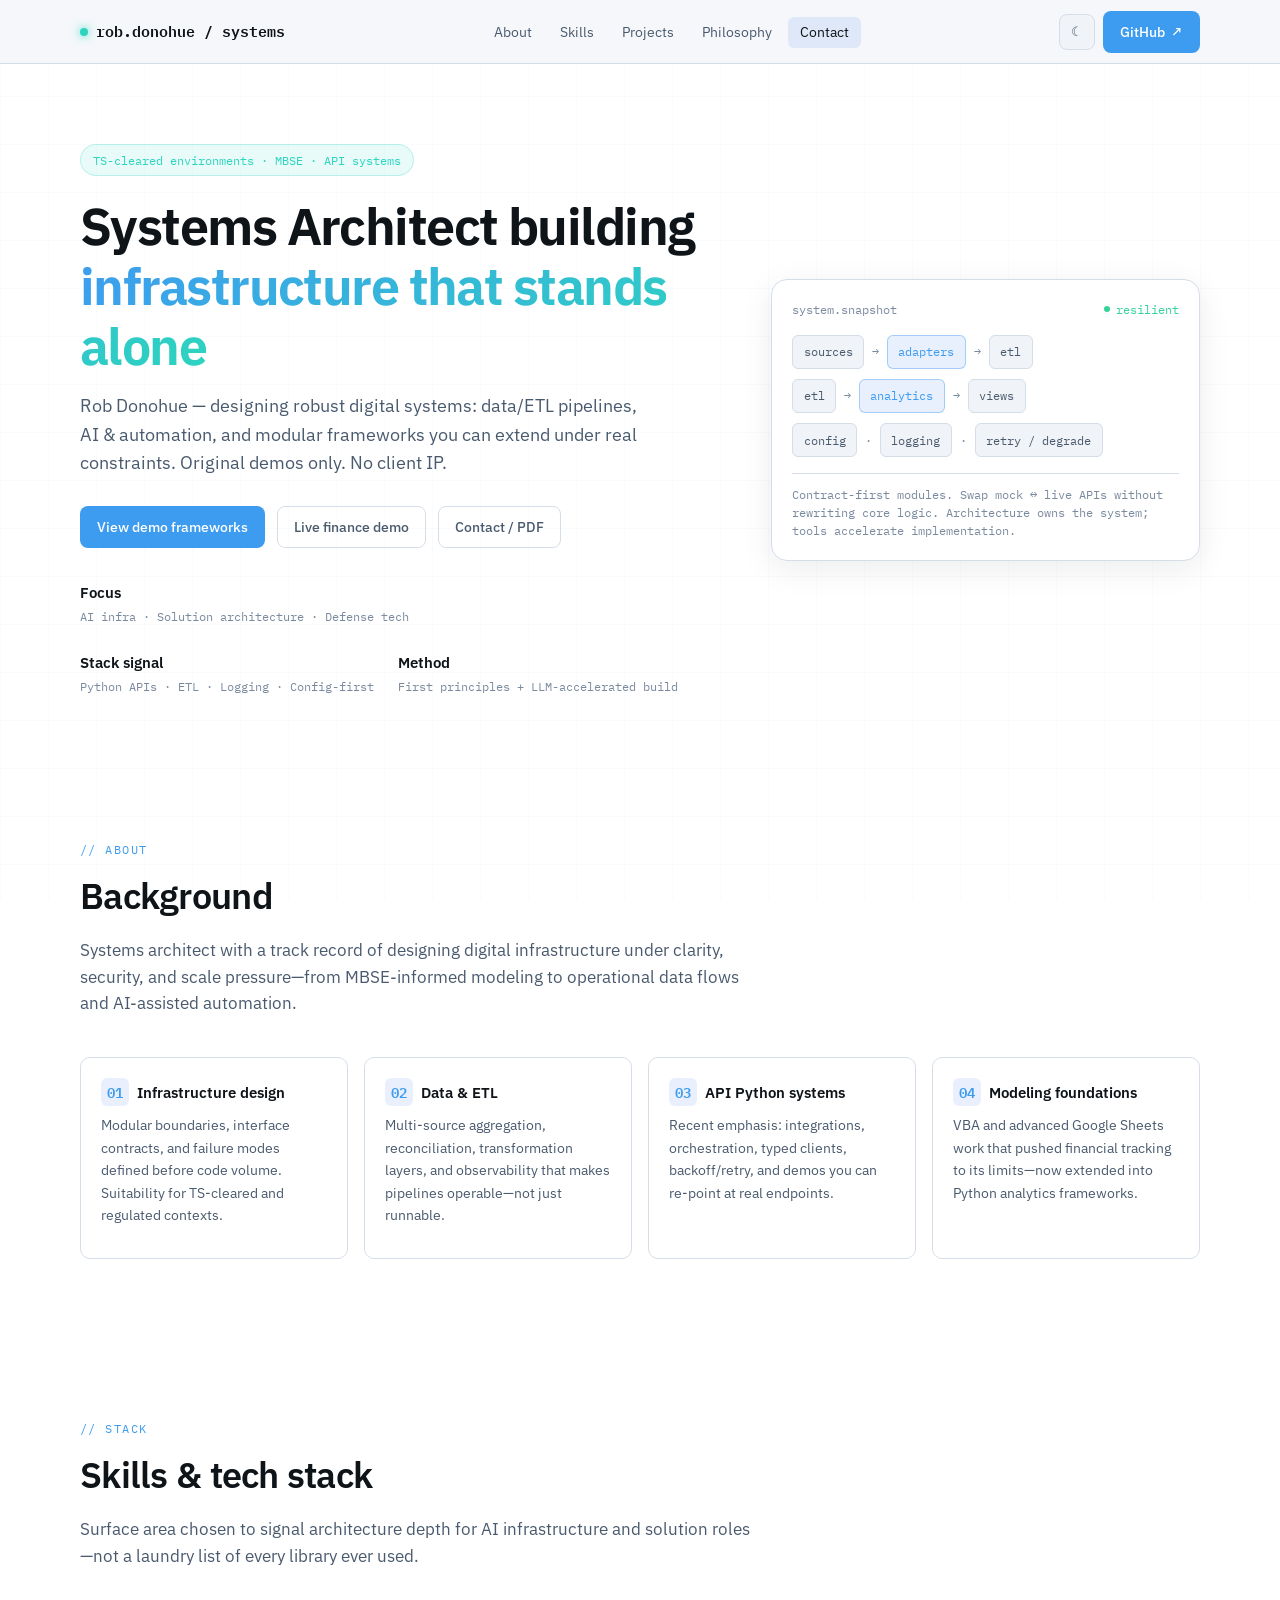
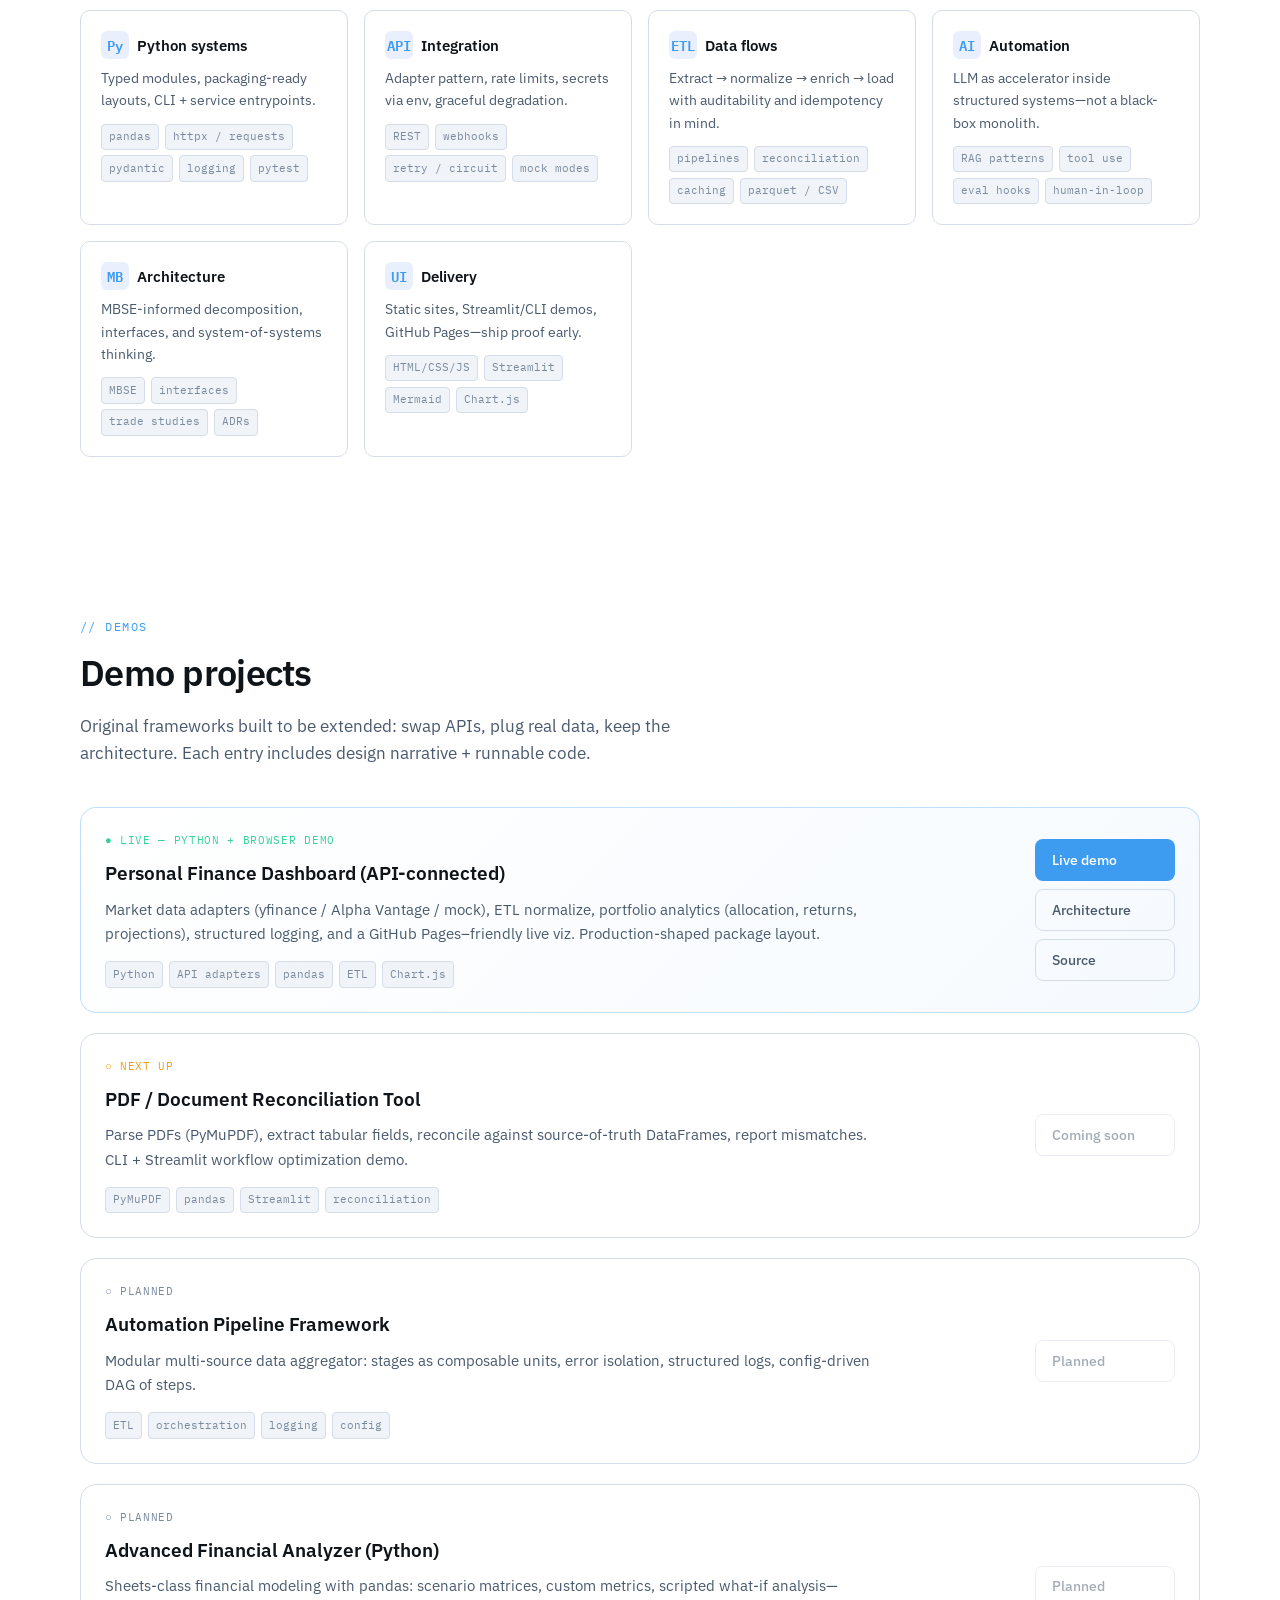
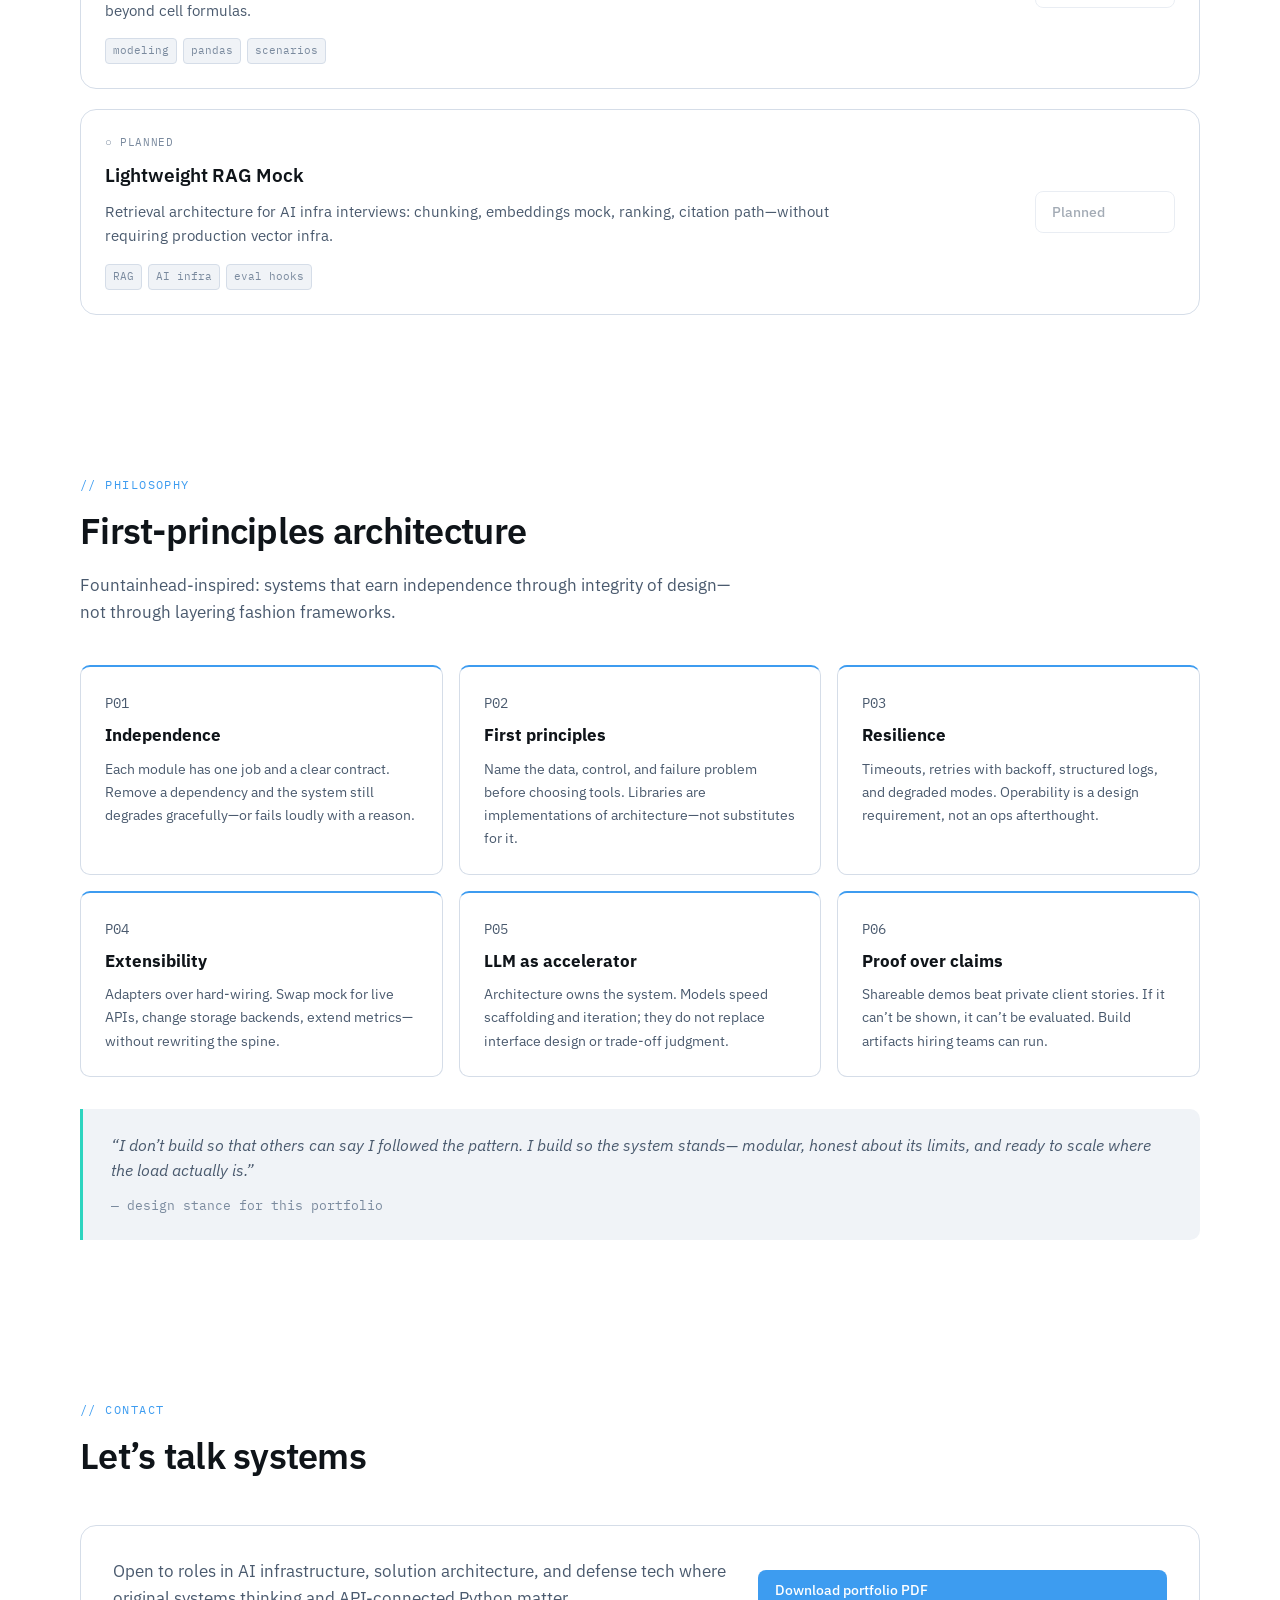
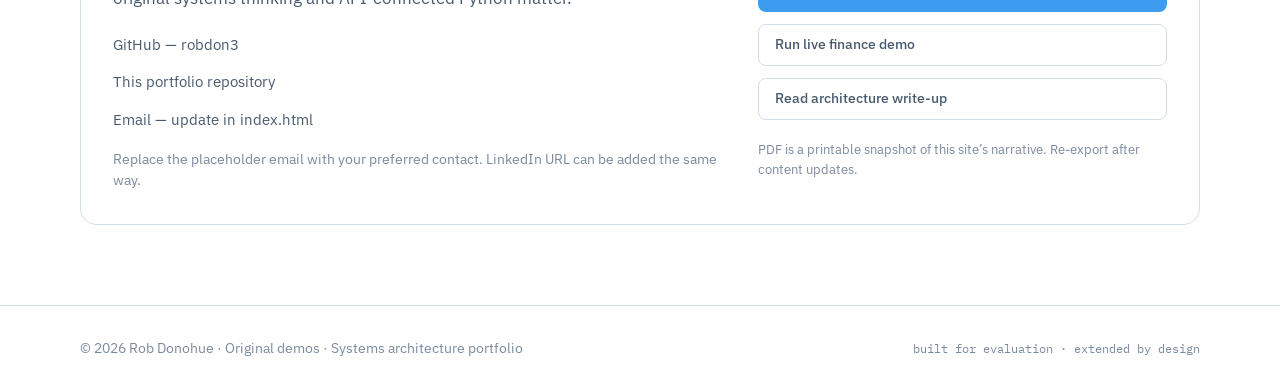
==== index.html @ 2f25d4e0 "Initial portfolio site + Personal Finance Dashboard demo Static GitHub Pages portfolio for systems a" ====
<!DOCTYPE html>
<html lang="en" data-theme="dark">
<head>
  <meta charset="UTF-8" />
  <meta name="viewport" content="width=device-width, initial-scale=1" />
  <title>Rob Donohue — Systems Architect | Demo Portfolio</title>
  <meta name="description" content="Systems architecture portfolio: original API-connected Python demos for AI infra, solution architecture, and defense tech. Modular, scalable, first-principles design." />
  <meta name="author" content="Rob Donohue" />
  <meta name="keywords" content="systems architect, MBSE, ETL, Python, API integration, AI infrastructure, portfolio" />
  <meta property="og:title" content="Rob Donohue — Systems Architect Portfolio" />
  <meta property="og:description" content="Original demo frameworks for AI infra and solution architecture roles." />
  <meta property="og:type" content="website" />
  <meta name="theme-color" content="#0a0e14" />
  <link rel="canonical" href="https://robdon3.github.io/rob-donohue-portfolio/" />
  <link rel="preconnect" href="https://fonts.googleapis.com" />
  <link rel="preconnect" href="https://fonts.gstatic.com" crossorigin />
  <link href="https://fonts.googleapis.com/css2?family=IBM+Plex+Mono:wght@400;500;600&family=IBM+Plex+Sans:wght@400;500;600;650&display=swap" rel="stylesheet" />
  <link rel="stylesheet" href="css/styles.css" />
</head>
<body>
  <header class="nav">
    <div class="container nav-inner">
      <a class="nav-brand" href="#top">
        <span class="dot" aria-hidden="true"></span>
        rob.donohue / systems
      </a>
      <nav>
        <ul class="nav-links" id="nav-links">
          <li><a href="#about">About</a></li>
          <li><a href="#skills">Skills</a></li>
          <li><a href="#projects">Projects</a></li>
          <li><a href="#philosophy">Philosophy</a></li>
          <li><a href="#contact">Contact</a></li>
        </ul>
      </nav>
      <div class="nav-actions">
        <button type="button" class="btn-icon" id="theme-toggle" aria-label="Toggle theme">☀</button>
        <a class="btn btn-primary" href="https://github.com/robdon3/rob-donohue-portfolio" target="_blank" rel="noopener">
          GitHub <span>↗</span>
        </a>
        <button type="button" class="nav-toggle" id="nav-toggle" aria-label="Menu" aria-expanded="false">
          <span></span><span></span><span></span>
        </button>
      </div>
    </div>
  </header>

  <main id="top">
    <!-- HERO -->
    <section class="hero">
      <div class="container hero-grid">
        <div>
          <div class="hero-badge">
            <span>TS-cleared environments · MBSE · API systems</span>
          </div>
          <h1>
            Systems Architect building<br />
            <span>infrastructure that stands alone</span>
          </h1>
          <p class="hero-lead">
            Rob Donohue — designing robust digital systems: data/ETL pipelines,
            AI &amp; automation, and modular frameworks you can extend under real constraints.
            Original demos only. No client IP.
          </p>
          <div class="hero-cta">
            <a class="btn btn-primary" href="#projects">View demo frameworks</a>
            <a class="btn btn-ghost" href="demos/finance-dashboard/">Live finance demo</a>
            <a class="btn btn-ghost" href="#contact">Contact / PDF</a>
          </div>
          <div class="hero-meta">
            <div>
              <strong>Focus</strong>
              AI infra · Solution architecture · Defense tech
            </div>
            <div>
              <strong>Stack signal</strong>
              Python APIs · ETL · Logging · Config-first
            </div>
            <div>
              <strong>Method</strong>
              First principles + LLM-accelerated build
            </div>
          </div>
        </div>
        <aside class="arch-card" aria-label="Architecture snapshot">
          <div class="arch-card-header">
            <span>system.snapshot</span>
            <span class="status">resilient</span>
          </div>
          <div class="flow-row">
            <span class="flow-node">sources</span>
            <span class="flow-arrow">→</span>
            <span class="flow-node accent">adapters</span>
            <span class="flow-arrow">→</span>
            <span class="flow-node">etl</span>
          </div>
          <div class="flow-row">
            <span class="flow-node">etl</span>
            <span class="flow-arrow">→</span>
            <span class="flow-node accent">analytics</span>
            <span class="flow-arrow">→</span>
            <span class="flow-node">views</span>
          </div>
          <div class="flow-row">
            <span class="flow-node">config</span>
            <span class="flow-arrow">·</span>
            <span class="flow-node">logging</span>
            <span class="flow-arrow">·</span>
            <span class="flow-node">retry / degrade</span>
          </div>
          <div class="arch-card-footer">
            Contract-first modules. Swap mock ↔ live APIs without rewriting core logic.
            Architecture owns the system; tools accelerate implementation.
          </div>
        </aside>
      </div>
    </section>

    <!-- ABOUT -->
    <section class="section" id="about">
      <div class="container">
        <div class="section-header">
          <p class="section-label">// about</p>
          <h2 class="section-title">Background</h2>
          <p class="section-lead">
            Systems architect with a track record of designing digital infrastructure
            under clarity, security, and scale pressure—from MBSE-informed modeling
            to operational data flows and AI-assisted automation.
          </p>
        </div>
        <div class="skills-grid">
          <article class="skill-card">
            <h3><span class="skill-icon">01</span> Infrastructure design</h3>
            <p>
              Modular boundaries, interface contracts, and failure modes defined
              before code volume. Suitability for TS-cleared and regulated contexts.
            </p>
          </article>
          <article class="skill-card">
            <h3><span class="skill-icon">02</span> Data &amp; ETL</h3>
            <p>
              Multi-source aggregation, reconciliation, transformation layers,
              and observability that makes pipelines operable—not just runnable.
            </p>
          </article>
          <article class="skill-card">
            <h3><span class="skill-icon">03</span> API Python systems</h3>
            <p>
              Recent emphasis: integrations, orchestration, typed clients,
              backoff/retry, and demos you can re-point at real endpoints.
            </p>
          </article>
          <article class="skill-card">
            <h3><span class="skill-icon">04</span> Modeling foundations</h3>
            <p>
              VBA and advanced Google Sheets work that pushed financial tracking
              to its limits—now extended into Python analytics frameworks.
            </p>
          </article>
        </div>
      </div>
    </section>

    <!-- SKILLS -->
    <section class="section" id="skills">
      <div class="container">
        <div class="section-header">
          <p class="section-label">// stack</p>
          <h2 class="section-title">Skills &amp; tech stack</h2>
          <p class="section-lead">
            Surface area chosen to signal architecture depth for AI infrastructure
            and solution roles—not a laundry list of every library ever used.
          </p>
        </div>
        <div class="skills-grid">
          <article class="skill-card">
            <h3><span class="skill-icon">Py</span> Python systems</h3>
            <p>Typed modules, packaging-ready layouts, CLI + service entrypoints.</p>
            <div class="tags">
              <span class="tag">pandas</span>
              <span class="tag">httpx / requests</span>
              <span class="tag">pydantic</span>
              <span class="tag">logging</span>
              <span class="tag">pytest</span>
            </div>
          </article>
          <article class="skill-card">
            <h3><span class="skill-icon">API</span> Integration</h3>
            <p>Adapter pattern, rate limits, secrets via env, graceful degradation.</p>
            <div class="tags">
              <span class="tag">REST</span>
              <span class="tag">webhooks</span>
              <span class="tag">retry / circuit</span>
              <span class="tag">mock modes</span>
            </div>
          </article>
          <article class="skill-card">
            <h3><span class="skill-icon">ETL</span> Data flows</h3>
            <p>Extract → normalize → enrich → load with auditability and idempotency in mind.</p>
            <div class="tags">
              <span class="tag">pipelines</span>
              <span class="tag">reconciliation</span>
              <span class="tag">caching</span>
              <span class="tag">parquet / CSV</span>
            </div>
          </article>
          <article class="skill-card">
            <h3><span class="skill-icon">AI</span> Automation</h3>
            <p>LLM as accelerator inside structured systems—not a black-box monolith.</p>
            <div class="tags">
              <span class="tag">RAG patterns</span>
              <span class="tag">tool use</span>
              <span class="tag">eval hooks</span>
              <span class="tag">human-in-loop</span>
            </div>
          </article>
          <article class="skill-card">
            <h3><span class="skill-icon">MB</span> Architecture</h3>
            <p>MBSE-informed decomposition, interfaces, and system-of-systems thinking.</p>
            <div class="tags">
              <span class="tag">MBSE</span>
              <span class="tag">interfaces</span>
              <span class="tag">trade studies</span>
              <span class="tag">ADRs</span>
            </div>
          </article>
          <article class="skill-card">
            <h3><span class="skill-icon">UI</span> Delivery</h3>
            <p>Static sites, Streamlit/CLI demos, GitHub Pages—ship proof early.</p>
            <div class="tags">
              <span class="tag">HTML/CSS/JS</span>
              <span class="tag">Streamlit</span>
              <span class="tag">Mermaid</span>
              <span class="tag">Chart.js</span>
            </div>
          </article>
        </div>
      </div>
    </section>

    <!-- PROJECTS -->
    <section class="section" id="projects">
      <div class="container">
        <div class="section-header">
          <p class="section-label">// demos</p>
          <h2 class="section-title">Demo projects</h2>
          <p class="section-lead">
            Original frameworks built to be extended: swap APIs, plug real data,
            keep the architecture. Each entry includes design narrative + runnable code.
          </p>
        </div>
        <div class="projects-grid">
          <article class="project-card featured">
            <div>
              <p class="project-status live">● Live — Python + browser demo</p>
              <h3>
                <a href="projects/finance-dashboard.html">Personal Finance Dashboard (API-connected)</a>
              </h3>
              <p class="project-desc">
                Market data adapters (yfinance / Alpha Vantage / mock), ETL normalize,
                portfolio analytics (allocation, returns, projections), structured logging,
                and a GitHub Pages–friendly live viz. Production-shaped package layout.
              </p>
              <div class="project-meta">
                <div class="tags">
                  <span class="tag">Python</span>
                  <span class="tag">API adapters</span>
                  <span class="tag">pandas</span>
                  <span class="tag">ETL</span>
                  <span class="tag">Chart.js</span>
                </div>
              </div>
            </div>
            <div class="project-actions">
              <a class="btn btn-primary" href="demos/finance-dashboard/">Live demo</a>
              <a class="btn btn-ghost" href="projects/finance-dashboard.html">Architecture</a>
              <a class="btn btn-ghost" href="https://github.com/robdon3/rob-donohue-portfolio/tree/main/demos/finance-dashboard/python" target="_blank" rel="noopener">Source</a>
            </div>
          </article>

          <article class="project-card">
            <div>
              <p class="project-status next">○ Next up</p>
              <h3>PDF / Document Reconciliation Tool</h3>
              <p class="project-desc">
                Parse PDFs (PyMuPDF), extract tabular fields, reconcile against source-of-truth
                DataFrames, report mismatches. CLI + Streamlit workflow optimization demo.
              </p>
              <div class="tags">
                <span class="tag">PyMuPDF</span>
                <span class="tag">pandas</span>
                <span class="tag">Streamlit</span>
                <span class="tag">reconciliation</span>
              </div>
            </div>
            <div class="project-actions">
              <span class="btn btn-ghost" style="opacity:0.5;cursor:default">Coming soon</span>
            </div>
          </article>

          <article class="project-card">
            <div>
              <p class="project-status planned">○ Planned</p>
              <h3>Automation Pipeline Framework</h3>
              <p class="project-desc">
                Modular multi-source data aggregator: stages as composable units,
                error isolation, structured logs, config-driven DAG of steps.
              </p>
              <div class="tags">
                <span class="tag">ETL</span>
                <span class="tag">orchestration</span>
                <span class="tag">logging</span>
                <span class="tag">config</span>
              </div>
            </div>
            <div class="project-actions">
              <span class="btn btn-ghost" style="opacity:0.5;cursor:default">Planned</span>
            </div>
          </article>

          <article class="project-card">
            <div>
              <p class="project-status planned">○ Planned</p>
              <h3>Advanced Financial Analyzer (Python)</h3>
              <p class="project-desc">
                Sheets-class financial modeling with pandas: scenario matrices,
                custom metrics, scripted what-if analysis—beyond cell formulas.
              </p>
              <div class="tags">
                <span class="tag">modeling</span>
                <span class="tag">pandas</span>
                <span class="tag">scenarios</span>
              </div>
            </div>
            <div class="project-actions">
              <span class="btn btn-ghost" style="opacity:0.5;cursor:default">Planned</span>
            </div>
          </article>

          <article class="project-card">
            <div>
              <p class="project-status planned">○ Planned</p>
              <h3>Lightweight RAG Mock</h3>
              <p class="project-desc">
                Retrieval architecture for AI infra interviews: chunking, embeddings mock,
                ranking, citation path—without requiring production vector infra.
              </p>
              <div class="tags">
                <span class="tag">RAG</span>
                <span class="tag">AI infra</span>
                <span class="tag">eval hooks</span>
              </div>
            </div>
            <div class="project-actions">
              <span class="btn btn-ghost" style="opacity:0.5;cursor:default">Planned</span>
            </div>
          </article>
        </div>
      </div>
    </section>

    <!-- PHILOSOPHY -->
    <section class="section" id="philosophy">
      <div class="container">
        <div class="section-header">
          <p class="section-label">// philosophy</p>
          <h2 class="section-title">First-principles architecture</h2>
          <p class="section-lead">
            Fountainhead-inspired: systems that earn independence through integrity of design—
            not through layering fashion frameworks.
          </p>
        </div>
        <div class="philosophy-grid">
          <article class="principle">
            <p class="principle-num">P01</p>
            <h3>Independence</h3>
            <p>Each module has one job and a clear contract. Remove a dependency and the system still degrades gracefully—or fails loudly with a reason.</p>
          </article>
          <article class="principle">
            <p class="principle-num">P02</p>
            <h3>First principles</h3>
            <p>Name the data, control, and failure problem before choosing tools. Libraries are implementations of architecture—not substitutes for it.</p>
          </article>
          <article class="principle">
            <p class="principle-num">P03</p>
            <h3>Resilience</h3>
            <p>Timeouts, retries with backoff, structured logs, and degraded modes. Operability is a design requirement, not an ops afterthought.</p>
          </article>
          <article class="principle">
            <p class="principle-num">P04</p>
            <h3>Extensibility</h3>
            <p>Adapters over hard-wiring. Swap mock for live APIs, change storage backends, extend metrics—without rewriting the spine.</p>
          </article>
          <article class="principle">
            <p class="principle-num">P05</p>
            <h3>LLM as accelerator</h3>
            <p>Architecture owns the system. Models speed scaffolding and iteration; they do not replace interface design or trade-off judgment.</p>
          </article>
          <article class="principle">
            <p class="principle-num">P06</p>
            <h3>Proof over claims</h3>
            <p>Shareable demos beat private client stories. If it can’t be shown, it can’t be evaluated. Build artifacts hiring teams can run.</p>
          </article>
        </div>
        <blockquote class="quote-block">
          “I don’t build so that others can say I followed the pattern. I build so the system stands—
          modular, honest about its limits, and ready to scale where the load actually is.”
          <cite>— design stance for this portfolio</cite>
        </blockquote>
      </div>
    </section>

    <!-- CONTACT -->
    <section class="section" id="contact">
      <div class="container">
        <div class="section-header">
          <p class="section-label">// contact</p>
          <h2 class="section-title">Let’s talk systems</h2>
        </div>
        <div class="contact-panel">
          <div>
            <p class="section-lead" style="margin:0">
              Open to roles in AI infrastructure, solution architecture, and defense tech
              where original systems thinking and API-connected Python matter.
            </p>
            <ul class="contact-list">
              <li>
                <a href="https://github.com/robdon3" target="_blank" rel="noopener">
                  GitHub — robdon3
                </a>
              </li>
              <li>
                <a href="https://github.com/robdon3/rob-donohue-portfolio" target="_blank" rel="noopener">
                  This portfolio repository
                </a>
              </li>
              <li>
                <a href="mailto:hello@example.com" id="contact-email">
                  Email — update in index.html
                </a>
              </li>
            </ul>
            <p style="margin-top:1rem;font-size:0.85rem;color:var(--text-dim)">
              Replace the placeholder email with your preferred contact. LinkedIn URL can be added the same way.
            </p>
          </div>
          <div class="contact-actions">
            <a class="btn btn-primary" href="assets/Rob-Donohue-Portfolio.pdf" download>
              Download portfolio PDF
            </a>
            <a class="btn btn-ghost" href="demos/finance-dashboard/">
              Run live finance demo
            </a>
            <a class="btn btn-ghost" href="projects/finance-dashboard.html">
              Read architecture write-up
            </a>
            <p style="font-size:0.8rem;color:var(--text-dim);margin-top:0.5rem">
              PDF is a printable snapshot of this site’s narrative. Re-export after content updates.
            </p>
          </div>
        </div>
      </div>
    </section>
  </main>

  <footer class="footer">
    <div class="container footer-inner">
      <span>© <span id="year">2026</span> Rob Donohue · Original demos · Systems architecture portfolio</span>
      <span class="mono">built for evaluation · extended by design</span>
    </div>
  </footer>

  <script src="js/main.js"></script>
</body>
</html>
---- css/styles.css ----
/* ==========================================================================
   Rob Donohue Portfolio — Systems Architecture Aesthetic
   Dark-first, technical, responsive
   ========================================================================== */

:root {
  --bg-deep: #0a0e14;
  --bg: #0f1419;
  --bg-elevated: #151b23;
  --bg-card: #1a222d;
  --border: #2a3544;
  --border-strong: #3d4f63;
  --text: #e6edf3;
  --text-muted: #8b9cb3;
  --text-dim: #5c6b7f;
  --accent: #3d9cf0;
  --accent-soft: rgba(61, 156, 240, 0.12);
  --accent-glow: rgba(61, 156, 240, 0.35);
  --cyan: #2dd4bf;
  --amber: #f59e0b;
  --rose: #f43f5e;
  --emerald: #34d399;
  --font-sans: "IBM Plex Sans", "Segoe UI", system-ui, sans-serif;
  --font-mono: "IBM Plex Mono", "SF Mono", "Fira Code", monospace;
  --radius: 10px;
  --radius-lg: 16px;
  --shadow: 0 8px 32px rgba(0, 0, 0, 0.35);
  --max-w: 1120px;
  --nav-h: 64px;
  --transition: 180ms ease;
}

/* Light mode (optional toggle) */
[data-theme="light"] {
  --bg-deep: #f4f6f9;
  --bg: #ffffff;
  --bg-elevated: #f0f3f7;
  --bg-card: #ffffff;
  --border: #d5dde8;
  --border-strong: #b8c4d4;
  --text: #0f1419;
  --text-muted: #4a5a6e;
  --text-dim: #7a8a9e;
  --accent-soft: rgba(37, 99, 235, 0.1);
  --shadow: 0 8px 32px rgba(15, 20, 25, 0.08);
}

*,
*::before,
*::after {
  box-sizing: border-box;
  margin: 0;
  padding: 0;
}

html {
  scroll-behavior: smooth;
  scroll-padding-top: calc(var(--nav-h) + 16px);
}

body {
  font-family: var(--font-sans);
  background: var(--bg);
  color: var(--text);
  line-height: 1.6;
  min-height: 100vh;
  -webkit-font-smoothing: antialiased;
}

/* Grid background texture */
body::before {
  content: "";
  position: fixed;
  inset: 0;
  background-image:
    linear-gradient(rgba(61, 156, 240, 0.03) 1px, transparent 1px),
    linear-gradient(90deg, rgba(61, 156, 240, 0.03) 1px, transparent 1px);
  background-size: 48px 48px;
  pointer-events: none;
  z-index: 0;
}

a {
  color: var(--accent);
  text-decoration: none;
  transition: color var(--transition);
}

a:hover {
  color: var(--cyan);
}

img {
  max-width: 100%;
  display: block;
}

code,
.mono {
  font-family: var(--font-mono);
  font-size: 0.9em;
}

/* --------------------------------------------------------------------------
   Layout
   -------------------------------------------------------------------------- */
.container {
  width: min(100% - 2rem, var(--max-w));
  margin-inline: auto;
  position: relative;
  z-index: 1;
}

.section {
  padding: 5rem 0;
}

.section-header {
  margin-bottom: 2.5rem;
}

.section-label {
  font-family: var(--font-mono);
  font-size: 0.75rem;
  letter-spacing: 0.12em;
  text-transform: uppercase;
  color: var(--accent);
  margin-bottom: 0.5rem;
}

.section-title {
  font-size: clamp(1.75rem, 4vw, 2.25rem);
  font-weight: 600;
  letter-spacing: -0.02em;
  margin-bottom: 0.75rem;
}

.section-lead {
  color: var(--text-muted);
  max-width: 42rem;
  font-size: 1.05rem;
}

/* --------------------------------------------------------------------------
   Navigation
   -------------------------------------------------------------------------- */
.nav {
  position: sticky;
  top: 0;
  z-index: 100;
  height: var(--nav-h);
  background: color-mix(in srgb, var(--bg-deep) 85%, transparent);
  backdrop-filter: blur(12px);
  border-bottom: 1px solid var(--border);
}

.nav-inner {
  display: flex;
  align-items: center;
  justify-content: space-between;
  height: var(--nav-h);
}

.nav-brand {
  font-family: var(--font-mono);
  font-weight: 600;
  font-size: 0.95rem;
  color: var(--text);
  display: flex;
  align-items: center;
  gap: 0.5rem;
}

.nav-brand .dot {
  width: 8px;
  height: 8px;
  border-radius: 50%;
  background: var(--cyan);
  box-shadow: 0 0 10px var(--cyan);
}

.nav-links {
  display: flex;
  align-items: center;
  gap: 0.25rem;
  list-style: none;
}

.nav-links a {
  color: var(--text-muted);
  font-size: 0.875rem;
  padding: 0.4rem 0.75rem;
  border-radius: 6px;
}

.nav-links a:hover,
.nav-links a.active {
  color: var(--text);
  background: var(--accent-soft);
}

.nav-actions {
  display: flex;
  align-items: center;
  gap: 0.5rem;
}

.btn {
  display: inline-flex;
  align-items: center;
  gap: 0.4rem;
  font-family: var(--font-sans);
  font-size: 0.875rem;
  font-weight: 500;
  padding: 0.55rem 1rem;
  border-radius: 8px;
  border: 1px solid transparent;
  cursor: pointer;
  transition: all var(--transition);
  text-decoration: none;
}

.btn-primary {
  background: var(--accent);
  color: #fff;
}

.btn-primary:hover {
  background: #2b8ae0;
  color: #fff;
  box-shadow: 0 0 20px var(--accent-glow);
}

.btn-ghost {
  background: transparent;
  border-color: var(--border);
  color: var(--text-muted);
}

.btn-ghost:hover {
  border-color: var(--border-strong);
  color: var(--text);
  background: var(--bg-elevated);
}

.btn-icon {
  width: 36px;
  height: 36px;
  padding: 0;
  justify-content: center;
  border: 1px solid var(--border);
  background: var(--bg-elevated);
  color: var(--text-muted);
  border-radius: 8px;
  cursor: pointer;
}

.btn-icon:hover {
  color: var(--text);
  border-color: var(--border-strong);
}

.nav-toggle {
  display: none;
  width: 40px;
  height: 40px;
  border: 1px solid var(--border);
  background: var(--bg-elevated);
  border-radius: 8px;
  color: var(--text);
  cursor: pointer;
  flex-direction: column;
  align-items: center;
  justify-content: center;
  gap: 5px;
}

.nav-toggle span {
  display: block;
  width: 18px;
  height: 2px;
  background: currentColor;
}

/* --------------------------------------------------------------------------
   Hero
   -------------------------------------------------------------------------- */
.hero {
  padding: 5rem 0 4rem;
  position: relative;
}

.hero-grid {
  display: grid;
  grid-template-columns: 1.2fr 0.8fr;
  gap: 3rem;
  align-items: center;
}

.hero-badge {
  display: inline-flex;
  align-items: center;
  gap: 0.5rem;
  font-family: var(--font-mono);
  font-size: 0.75rem;
  color: var(--cyan);
  background: rgba(45, 212, 191, 0.1);
  border: 1px solid rgba(45, 212, 191, 0.25);
  padding: 0.35rem 0.75rem;
  border-radius: 999px;
  margin-bottom: 1.25rem;
}

.hero h1 {
  font-size: clamp(2.25rem, 5vw, 3.25rem);
  font-weight: 650;
  letter-spacing: -0.03em;
  line-height: 1.15;
  margin-bottom: 1rem;
}

.hero h1 span {
  background: linear-gradient(135deg, var(--accent), var(--cyan));
  -webkit-background-clip: text;
  background-clip: text;
  color: transparent;
}

.hero-lead {
  font-size: 1.125rem;
  color: var(--text-muted);
  max-width: 36rem;
  margin-bottom: 1.75rem;
}

.hero-cta {
  display: flex;
  flex-wrap: wrap;
  gap: 0.75rem;
  margin-bottom: 2rem;
}

.hero-meta {
  display: flex;
  flex-wrap: wrap;
  gap: 1.5rem;
  font-family: var(--font-mono);
  font-size: 0.75rem;
  color: var(--text-dim);
}

.hero-meta strong {
  display: block;
  color: var(--text);
  font-size: 0.95rem;
  font-family: var(--font-sans);
  font-weight: 600;
  margin-bottom: 0.15rem;
}

/* Architecture card in hero */
.arch-card {
  background: var(--bg-card);
  border: 1px solid var(--border);
  border-radius: var(--radius-lg);
  padding: 1.25rem;
  box-shadow: var(--shadow);
  font-family: var(--font-mono);
  font-size: 0.75rem;
}

.arch-card-header {
  display: flex;
  justify-content: space-between;
  align-items: center;
  margin-bottom: 1rem;
  color: var(--text-dim);
}

.arch-card-header .status {
  color: var(--emerald);
  display: flex;
  align-items: center;
  gap: 0.35rem;
}

.arch-card-header .status::before {
  content: "";
  width: 6px;
  height: 6px;
  border-radius: 50%;
  background: var(--emerald);
  animation: pulse 2s infinite;
}

@keyframes pulse {
  0%, 100% { opacity: 1; }
  50% { opacity: 0.4; }
}

.flow-row {
  display: flex;
  align-items: center;
  gap: 0.5rem;
  margin-bottom: 0.65rem;
  flex-wrap: wrap;
}

.flow-node {
  background: var(--bg-elevated);
  border: 1px solid var(--border);
  padding: 0.4rem 0.65rem;
  border-radius: 6px;
  color: var(--text-muted);
}

.flow-node.accent {
  border-color: rgba(61, 156, 240, 0.4);
  color: var(--accent);
  background: var(--accent-soft);
}

.flow-arrow {
  color: var(--text-dim);
}

.arch-card-footer {
  margin-top: 1rem;
  padding-top: 0.75rem;
  border-top: 1px solid var(--border);
  color: var(--text-dim);
  line-height: 1.5;
}

/* --------------------------------------------------------------------------
   Skills
   -------------------------------------------------------------------------- */
.skills-grid {
  display: grid;
  grid-template-columns: repeat(auto-fill, minmax(240px, 1fr));
  gap: 1rem;
}

.skill-card {
  background: var(--bg-card);
  border: 1px solid var(--border);
  border-radius: var(--radius);
  padding: 1.25rem;
  transition: border-color var(--transition), transform var(--transition);
}

.skill-card:hover {
  border-color: var(--border-strong);
  transform: translateY(-2px);
}

.skill-card h3 {
  font-size: 0.95rem;
  font-weight: 600;
  margin-bottom: 0.5rem;
  display: flex;
  align-items: center;
  gap: 0.5rem;
}

.skill-icon {
  width: 28px;
  height: 28px;
  border-radius: 6px;
  background: var(--accent-soft);
  color: var(--accent);
  display: flex;
  align-items: center;
  justify-content: center;
  font-size: 0.85rem;
  font-family: var(--font-mono);
}

.skill-card p {
  font-size: 0.875rem;
  color: var(--text-muted);
  margin-bottom: 0.75rem;
}

.tags {
  display: flex;
  flex-wrap: wrap;
  gap: 0.35rem;
}

.tag {
  font-family: var(--font-mono);
  font-size: 0.7rem;
  color: var(--text-dim);
  background: var(--bg-elevated);
  border: 1px solid var(--border);
  padding: 0.2rem 0.45rem;
  border-radius: 4px;
}

/* --------------------------------------------------------------------------
   Projects
   -------------------------------------------------------------------------- */
.projects-grid {
  display: grid;
  gap: 1.25rem;
}

.project-card {
  display: grid;
  grid-template-columns: 1fr auto;
  gap: 1.5rem;
  background: var(--bg-card);
  border: 1px solid var(--border);
  border-radius: var(--radius-lg);
  padding: 1.5rem;
  transition: border-color var(--transition), box-shadow var(--transition);
}

.project-card:hover {
  border-color: rgba(61, 156, 240, 0.35);
  box-shadow: 0 0 0 1px rgba(61, 156, 240, 0.1), var(--shadow);
}

.project-card.featured {
  border-color: rgba(61, 156, 240, 0.3);
  background: linear-gradient(135deg, var(--bg-card), rgba(61, 156, 240, 0.05));
}

.project-status {
  font-family: var(--font-mono);
  font-size: 0.7rem;
  letter-spacing: 0.06em;
  text-transform: uppercase;
  margin-bottom: 0.5rem;
}

.project-status.live {
  color: var(--emerald);
}

.project-status.next {
  color: var(--amber);
}

.project-status.planned {
  color: var(--text-dim);
}

.project-card h3 {
  font-size: 1.2rem;
  font-weight: 600;
  margin-bottom: 0.5rem;
}

.project-card h3 a {
  color: var(--text);
}

.project-card h3 a:hover {
  color: var(--accent);
}

.project-desc {
  color: var(--text-muted);
  font-size: 0.95rem;
  margin-bottom: 1rem;
  max-width: 48rem;
}

.project-meta {
  display: flex;
  flex-wrap: wrap;
  gap: 0.75rem;
  align-items: center;
}

.project-actions {
  display: flex;
  flex-direction: column;
  gap: 0.5rem;
  justify-content: center;
  min-width: 140px;
}

/* --------------------------------------------------------------------------
   Philosophy
   -------------------------------------------------------------------------- */
.philosophy-grid {
  display: grid;
  grid-template-columns: repeat(auto-fill, minmax(280px, 1fr));
  gap: 1rem;
}

.principle {
  background: var(--bg-card);
  border: 1px solid var(--border);
  border-radius: var(--radius);
  padding: 1.5rem;
  border-top: 2px solid var(--accent);
}

.principle-num {
  font-family: var(--font-mono);
  font-size: 0.75rem;
  color: var(--accent);
  margin-bottom: 0.5rem;
}

.principle h3 {
  font-size: 1.05rem;
  margin-bottom: 0.5rem;
}

.principle p {
  font-size: 0.9rem;
  color: var(--text-muted);
}

.quote-block {
  margin-top: 2rem;
  padding: 1.5rem 1.75rem;
  background: var(--bg-elevated);
  border-left: 3px solid var(--cyan);
  border-radius: 0 var(--radius) var(--radius) 0;
  color: var(--text-muted);
  font-style: italic;
}

.quote-block cite {
  display: block;
  margin-top: 0.75rem;
  font-style: normal;
  font-family: var(--font-mono);
  font-size: 0.8rem;
  color: var(--text-dim);
}

/* --------------------------------------------------------------------------
   Contact
   -------------------------------------------------------------------------- */
.contact-panel {
  background: var(--bg-card);
  border: 1px solid var(--border);
  border-radius: var(--radius-lg);
  padding: 2rem;
  display: grid;
  grid-template-columns: 1.2fr 0.8fr;
  gap: 2rem;
}

.contact-list {
  list-style: none;
  margin-top: 1.25rem;
}

.contact-list li {
  margin-bottom: 0.75rem;
}

.contact-list a {
  display: inline-flex;
  align-items: center;
  gap: 0.5rem;
  color: var(--text-muted);
  font-size: 0.95rem;
}

.contact-list a:hover {
  color: var(--accent);
}

.contact-actions {
  display: flex;
  flex-direction: column;
  gap: 0.75rem;
  justify-content: center;
}

/* --------------------------------------------------------------------------
   Footer
   -------------------------------------------------------------------------- */
.footer {
  border-top: 1px solid var(--border);
  padding: 2rem 0;
  color: var(--text-dim);
  font-size: 0.85rem;
}

.footer-inner {
  display: flex;
  justify-content: space-between;
  align-items: center;
  flex-wrap: wrap;
  gap: 1rem;
}

/* --------------------------------------------------------------------------
   Project detail pages
   -------------------------------------------------------------------------- */
.page-hero {
  padding: 3rem 0 2rem;
  border-bottom: 1px solid var(--border);
  margin-bottom: 2.5rem;
}

.breadcrumb {
  font-family: var(--font-mono);
  font-size: 0.8rem;
  color: var(--text-dim);
  margin-bottom: 1rem;
}

.breadcrumb a {
  color: var(--text-muted);
}

.page-hero h1 {
  font-size: clamp(1.75rem, 4vw, 2.5rem);
  margin-bottom: 0.75rem;
}

.page-hero .lead {
  color: var(--text-muted);
  max-width: 40rem;
  font-size: 1.05rem;
}

.content-grid {
  display: grid;
  grid-template-columns: 1fr 280px;
  gap: 2.5rem;
  padding-bottom: 4rem;
}

.prose h2 {
  font-size: 1.35rem;
  margin: 2rem 0 0.75rem;
  padding-top: 0.5rem;
}

.prose h3 {
  font-size: 1.1rem;
  margin: 1.5rem 0 0.5rem;
}

.prose p,
.prose li {
  color: var(--text-muted);
  margin-bottom: 0.75rem;
}

.prose ul,
.prose ol {
  padding-left: 1.25rem;
  margin-bottom: 1rem;
}

.prose strong {
  color: var(--text);
}

.prose pre {
  background: var(--bg-deep);
  border: 1px solid var(--border);
  border-radius: var(--radius);
  padding: 1rem;
  overflow-x: auto;
  margin: 1rem 0;
  font-family: var(--font-mono);
  font-size: 0.8rem;
  line-height: 1.5;
}

.prose code {
  background: var(--bg-elevated);
  padding: 0.1rem 0.35rem;
  border-radius: 4px;
  font-size: 0.85em;
}

.prose pre code {
  background: none;
  padding: 0;
}

.mermaid-wrap {
  background: var(--bg-card);
  border: 1px solid var(--border);
  border-radius: var(--radius);
  padding: 1.25rem;
  margin: 1.25rem 0;
  overflow-x: auto;
}

.toc {
  position: sticky;
  top: calc(var(--nav-h) + 1rem);
  background: var(--bg-card);
  border: 1px solid var(--border);
  border-radius: var(--radius);
  padding: 1rem;
}

.toc h4 {
  font-size: 0.75rem;
  font-family: var(--font-mono);
  text-transform: uppercase;
  letter-spacing: 0.08em;
  color: var(--text-dim);
  margin-bottom: 0.75rem;
}

.toc ul {
  list-style: none;
}

.toc a {
  display: block;
  font-size: 0.85rem;
  color: var(--text-muted);
  padding: 0.3rem 0;
}

.toc a:hover {
  color: var(--accent);
}

.toc .btn {
  width: 100%;
  justify-content: center;
  margin-top: 0.75rem;
}

/* --------------------------------------------------------------------------
   Demo UI (finance dashboard live)
   -------------------------------------------------------------------------- */
.demo-shell {
  background: var(--bg-deep);
  border: 1px solid var(--border);
  border-radius: var(--radius-lg);
  overflow: hidden;
  margin: 1.5rem 0;
}

.demo-toolbar {
  display: flex;
  flex-wrap: wrap;
  gap: 0.75rem;
  align-items: center;
  padding: 0.85rem 1rem;
  background: var(--bg-elevated);
  border-bottom: 1px solid var(--border);
}

.demo-toolbar label {
  font-family: var(--font-mono);
  font-size: 0.7rem;
  color: var(--text-dim);
  display: flex;
  flex-direction: column;
  gap: 0.25rem;
}

.demo-toolbar input,
.demo-toolbar select {
  font-family: var(--font-mono);
  font-size: 0.8rem;
  background: var(--bg);
  border: 1px solid var(--border);
  color: var(--text);
  padding: 0.4rem 0.55rem;
  border-radius: 6px;
  min-width: 120px;
}

.demo-body {
  padding: 1.25rem;
}

.kpi-row {
  display: grid;
  grid-template-columns: repeat(auto-fit, minmax(140px, 1fr));
  gap: 0.75rem;
  margin-bottom: 1.25rem;
}

.kpi {
  background: var(--bg-card);
  border: 1px solid var(--border);
  border-radius: var(--radius);
  padding: 0.85rem;
}

.kpi-label {
  font-family: var(--font-mono);
  font-size: 0.65rem;
  text-transform: uppercase;
  letter-spacing: 0.06em;
  color: var(--text-dim);
  margin-bottom: 0.25rem;
}

.kpi-value {
  font-size: 1.25rem;
  font-weight: 600;
  font-variant-numeric: tabular-nums;
}

.kpi-value.up { color: var(--emerald); }
.kpi-value.down { color: var(--rose); }

.chart-grid {
  display: grid;
  grid-template-columns: 1.4fr 1fr;
  gap: 1rem;
}

.chart-panel {
  background: var(--bg-card);
  border: 1px solid var(--border);
  border-radius: var(--radius);
  padding: 1rem;
  min-height: 280px;
}

.chart-panel h4 {
  font-size: 0.85rem;
  font-weight: 500;
  color: var(--text-muted);
  margin-bottom: 0.75rem;
}

.table-wrap {
  overflow-x: auto;
  margin-top: 1rem;
}

table.data {
  width: 100%;
  border-collapse: collapse;
  font-size: 0.85rem;
  font-variant-numeric: tabular-nums;
}

table.data th,
table.data td {
  text-align: left;
  padding: 0.55rem 0.75rem;
  border-bottom: 1px solid var(--border);
}

table.data th {
  font-family: var(--font-mono);
  font-size: 0.7rem;
  text-transform: uppercase;
  letter-spacing: 0.05em;
  color: var(--text-dim);
  font-weight: 500;
}

table.data td.up { color: var(--emerald); }
table.data td.down { color: var(--rose); }

.log-panel {
  margin-top: 1rem;
  background: var(--bg-deep);
  border: 1px solid var(--border);
  border-radius: var(--radius);
  padding: 0.75rem 1rem;
  font-family: var(--font-mono);
  font-size: 0.72rem;
  color: var(--text-dim);
  max-height: 120px;
  overflow-y: auto;
}

.log-panel .ok { color: var(--emerald); }
.log-panel .warn { color: var(--amber); }
.log-panel .info { color: var(--accent); }

/* --------------------------------------------------------------------------
   Responsive
   -------------------------------------------------------------------------- */
@media (max-width: 900px) {
  .hero-grid,
  .contact-panel,
  .content-grid,
  .chart-grid {
    grid-template-columns: 1fr;
  }

  .project-card {
    grid-template-columns: 1fr;
  }

  .project-actions {
    flex-direction: row;
    flex-wrap: wrap;
  }

  .toc {
    position: static;
  }
}

@media (max-width: 720px) {
  .nav-links {
    display: none;
    position: absolute;
    top: var(--nav-h);
    left: 0;
    right: 0;
    flex-direction: column;
    background: var(--bg-deep);
    border-bottom: 1px solid var(--border);
    padding: 1rem;
    gap: 0.25rem;
  }

  .nav-links.open {
    display: flex;
  }

  .nav-toggle {
    display: flex;
  }

  .nav-actions .btn-primary span {
    display: none;
  }
}
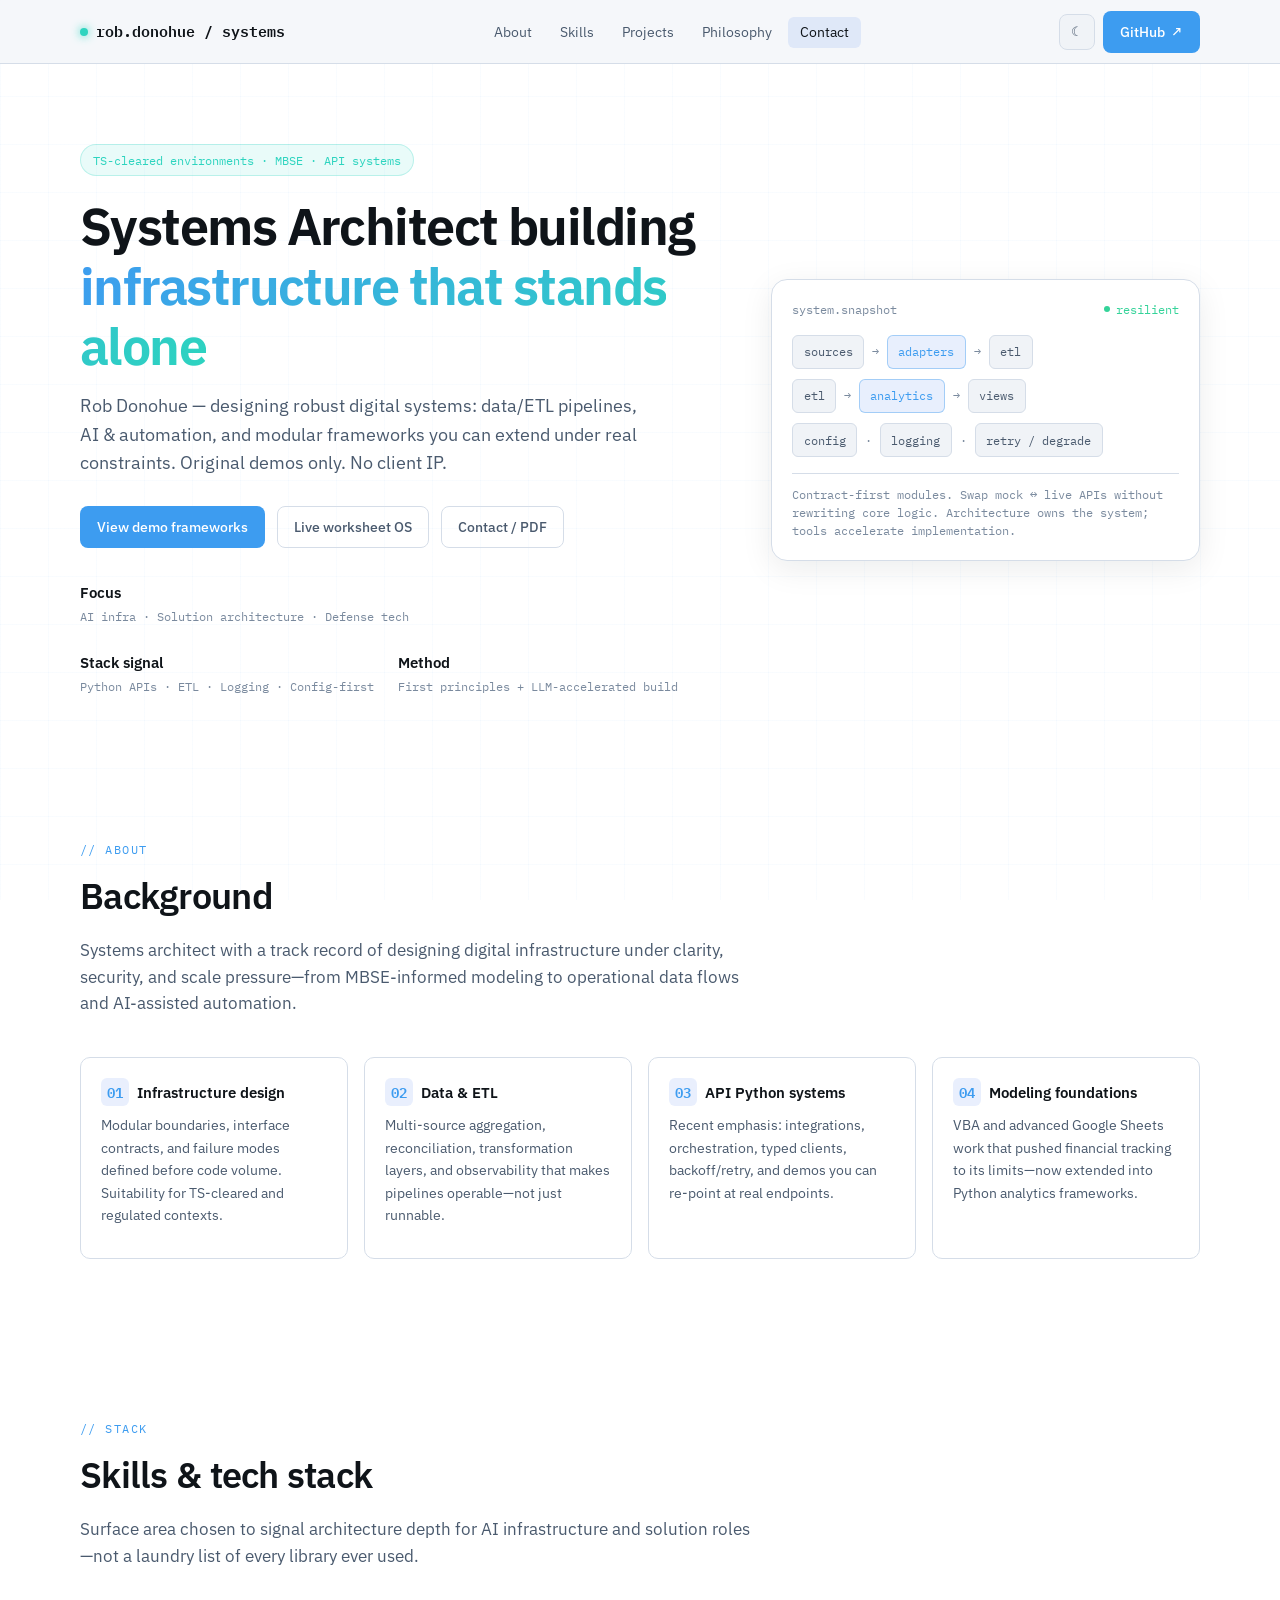
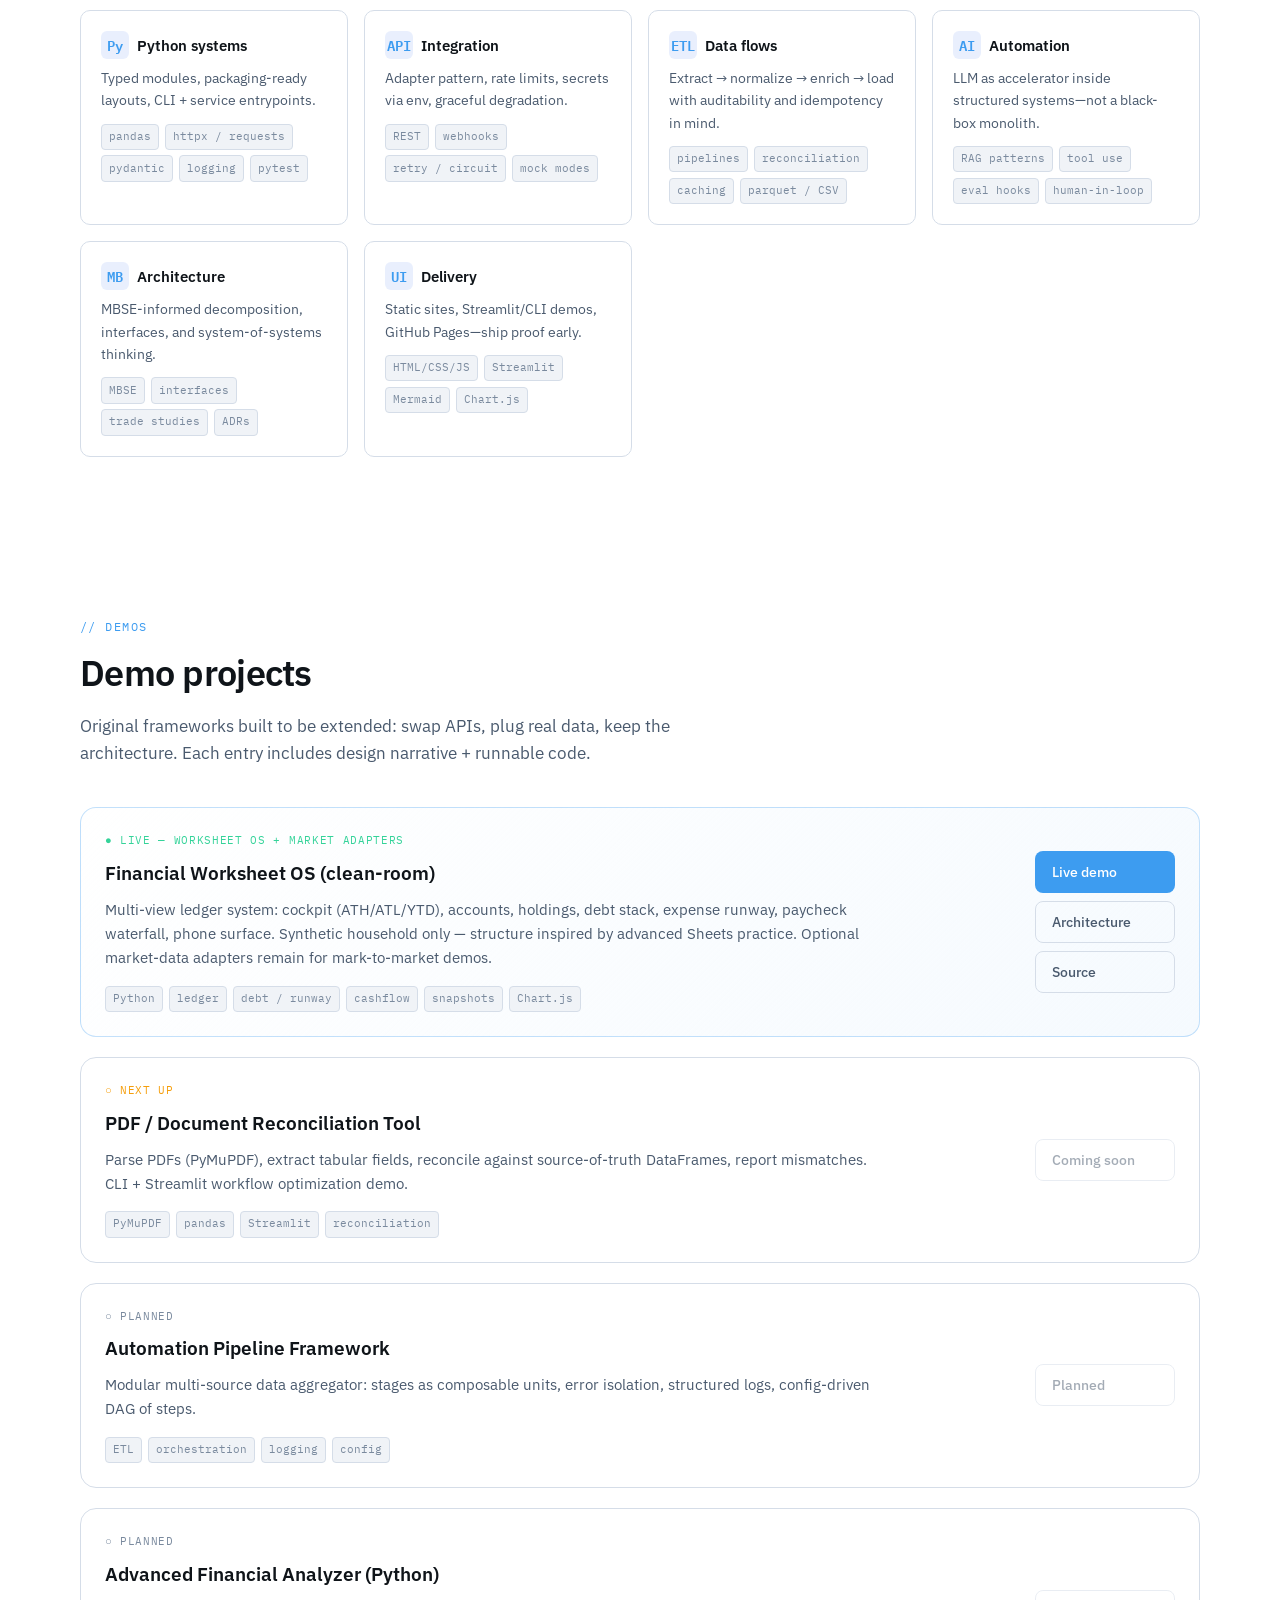
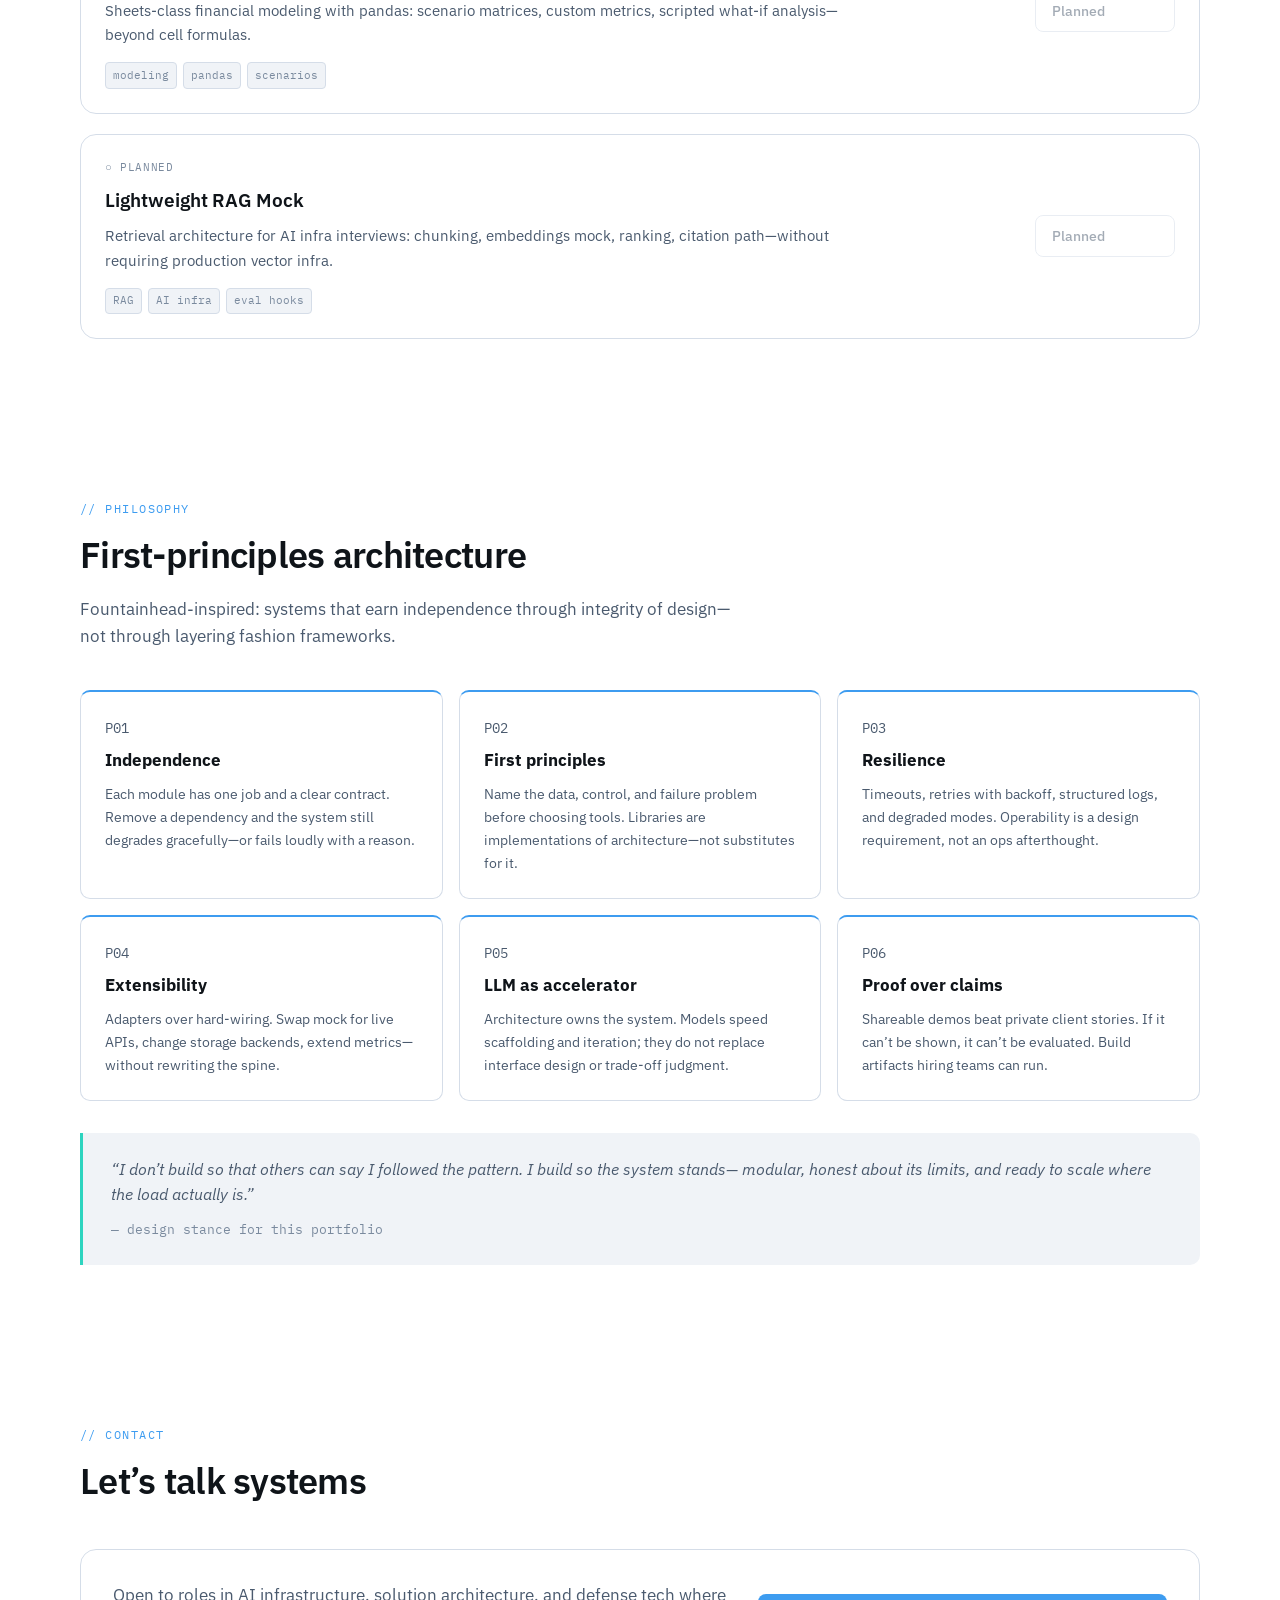
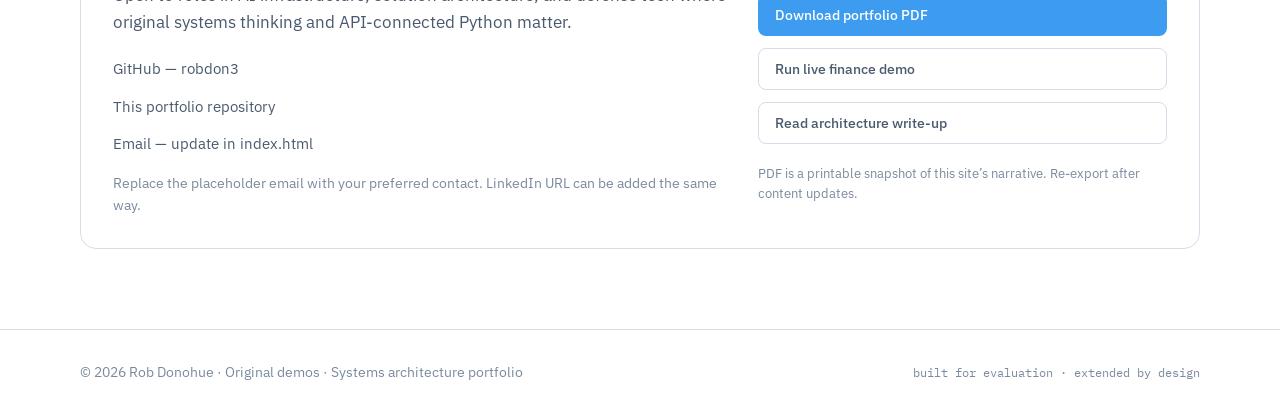
==== commit 6895747c: "Upgrade finance demo to clean-room Financial Worksheet OS Multi-view ledger (cockpit, accounts, hold" ====
--- a/index.html
+++ b/index.html
@@ -64,7 +64,7 @@
           </p>
           <div class="hero-cta">
             <a class="btn btn-primary" href="#projects">View demo frameworks</a>
-            <a class="btn btn-ghost" href="demos/finance-dashboard/">Live finance demo</a>
+            <a class="btn btn-ghost" href="demos/finance-dashboard/">Live worksheet OS</a>
             <a class="btn btn-ghost" href="#contact">Contact / PDF</a>
           </div>
           <div class="hero-meta">
@@ -252,21 +252,23 @@
         <div class="projects-grid">
           <article class="project-card featured">
             <div>
-              <p class="project-status live">● Live — Python + browser demo</p>
+              <p class="project-status live">● Live — Worksheet OS + market adapters</p>
               <h3>
-                <a href="projects/finance-dashboard.html">Personal Finance Dashboard (API-connected)</a>
+                <a href="projects/finance-dashboard.html">Financial Worksheet OS (clean-room)</a>
               </h3>
               <p class="project-desc">
-                Market data adapters (yfinance / Alpha Vantage / mock), ETL normalize,
-                portfolio analytics (allocation, returns, projections), structured logging,
-                and a GitHub Pages–friendly live viz. Production-shaped package layout.
+                Multi-view ledger system: cockpit (ATH/ATL/YTD), accounts, holdings,
+                debt stack, expense runway, paycheck waterfall, phone surface.
+                Synthetic household only — structure inspired by advanced Sheets practice.
+                Optional market-data adapters remain for mark-to-market demos.
               </p>
               <div class="project-meta">
                 <div class="tags">
                   <span class="tag">Python</span>
-                  <span class="tag">API adapters</span>
-                  <span class="tag">pandas</span>
-                  <span class="tag">ETL</span>
+                  <span class="tag">ledger</span>
+                  <span class="tag">debt / runway</span>
+                  <span class="tag">cashflow</span>
+                  <span class="tag">snapshots</span>
                   <span class="tag">Chart.js</span>
                 </div>
               </div>
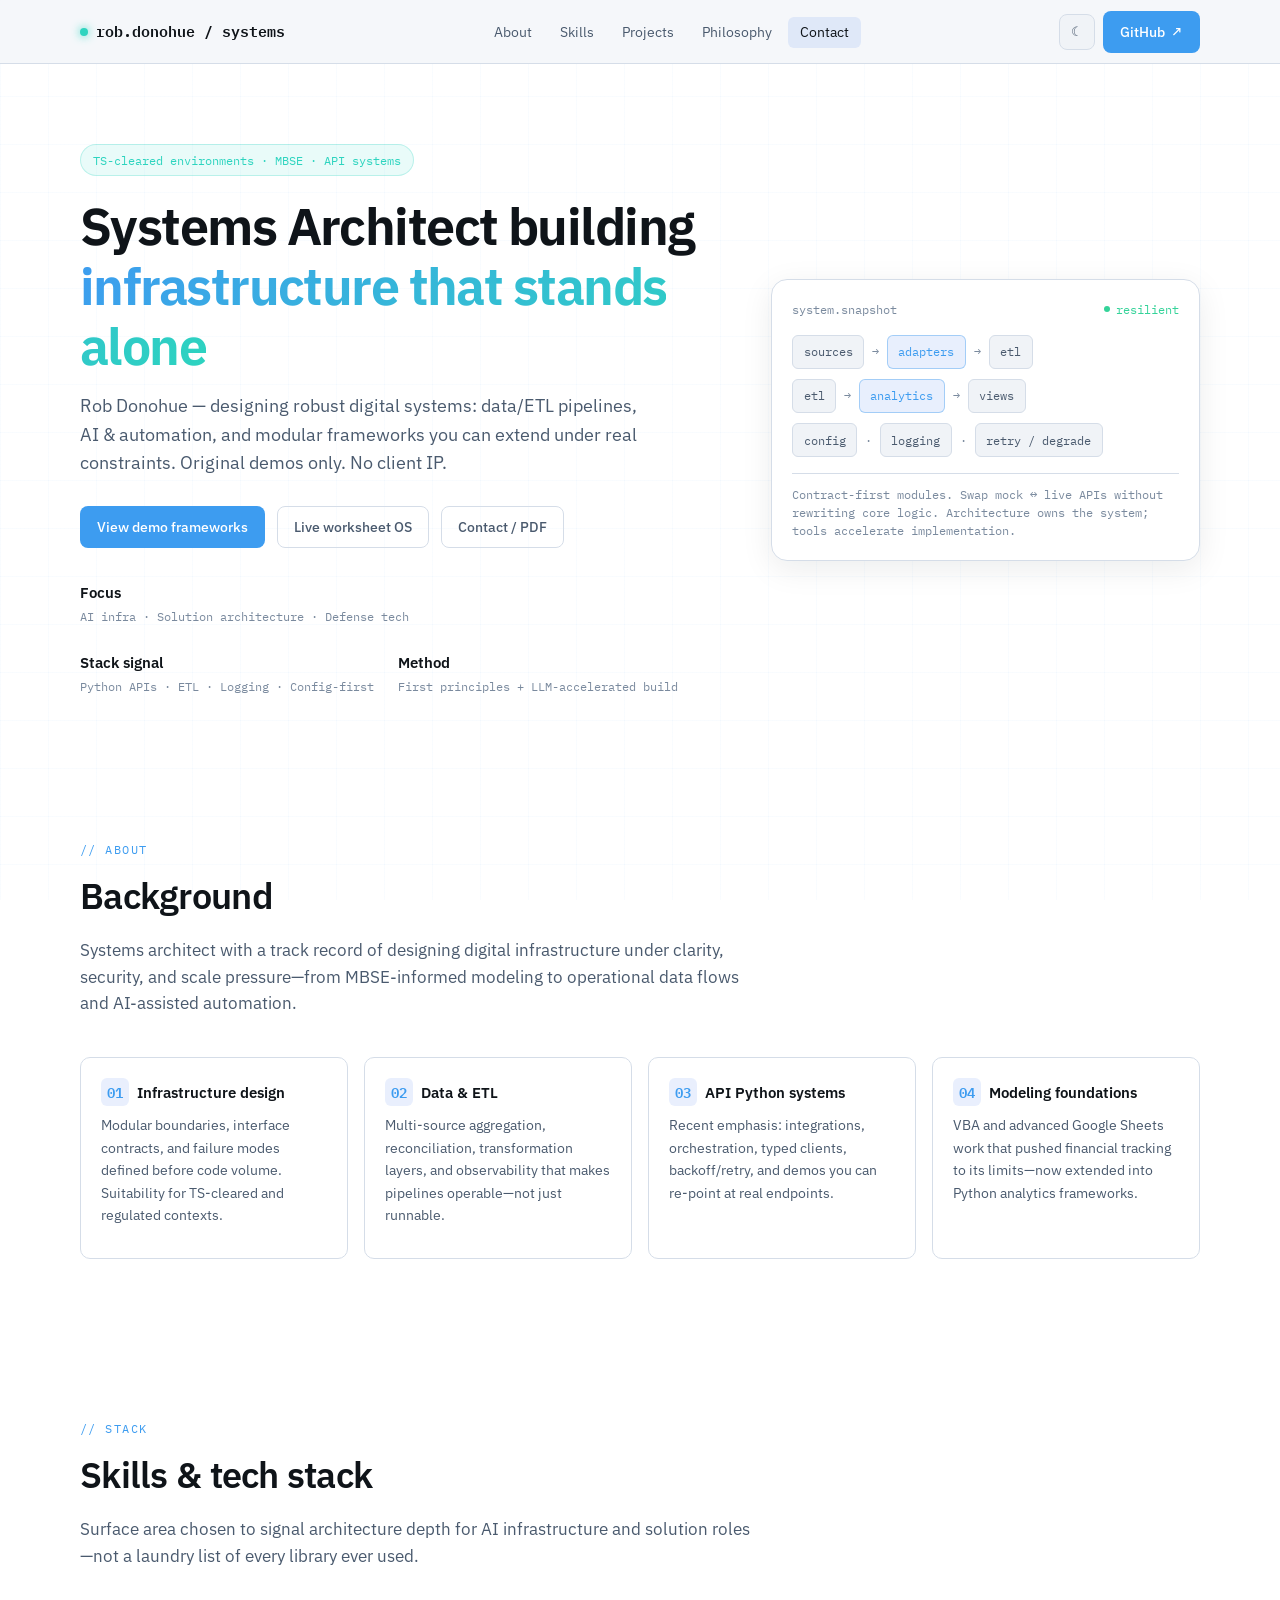
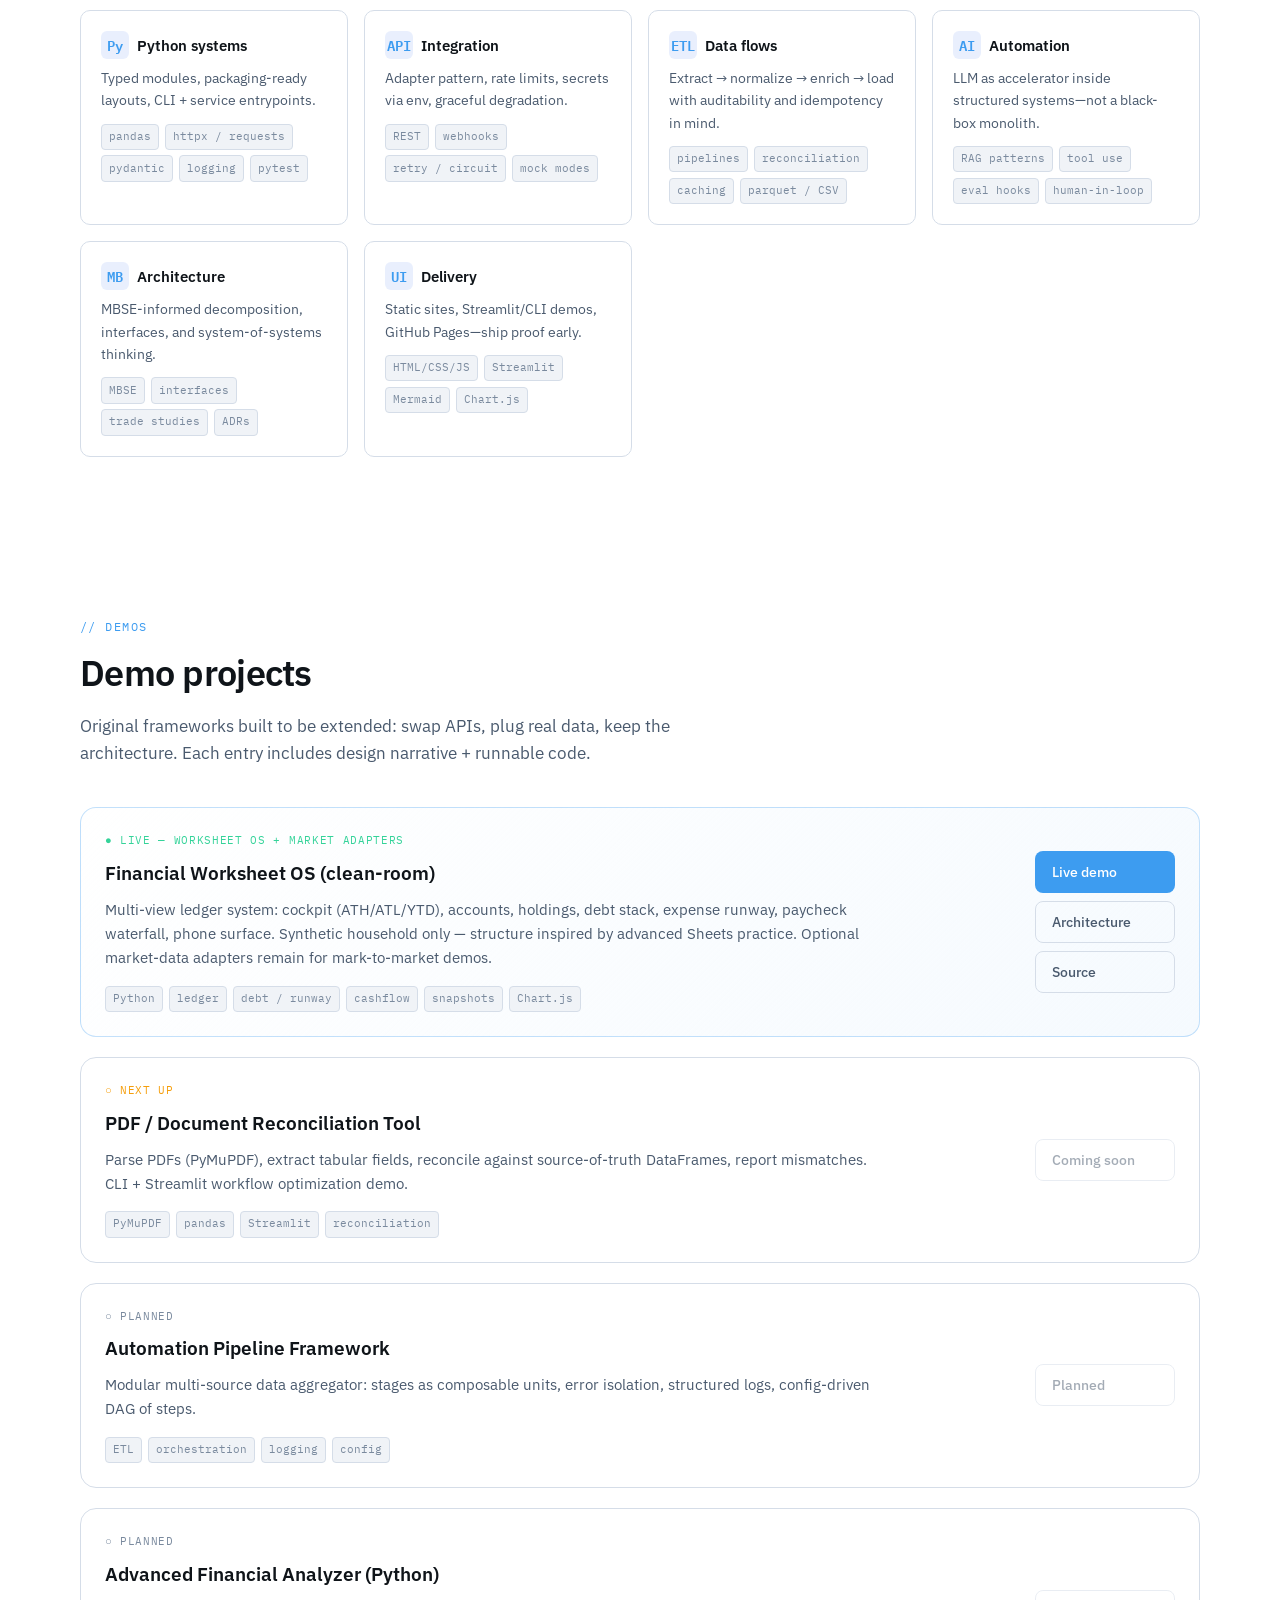
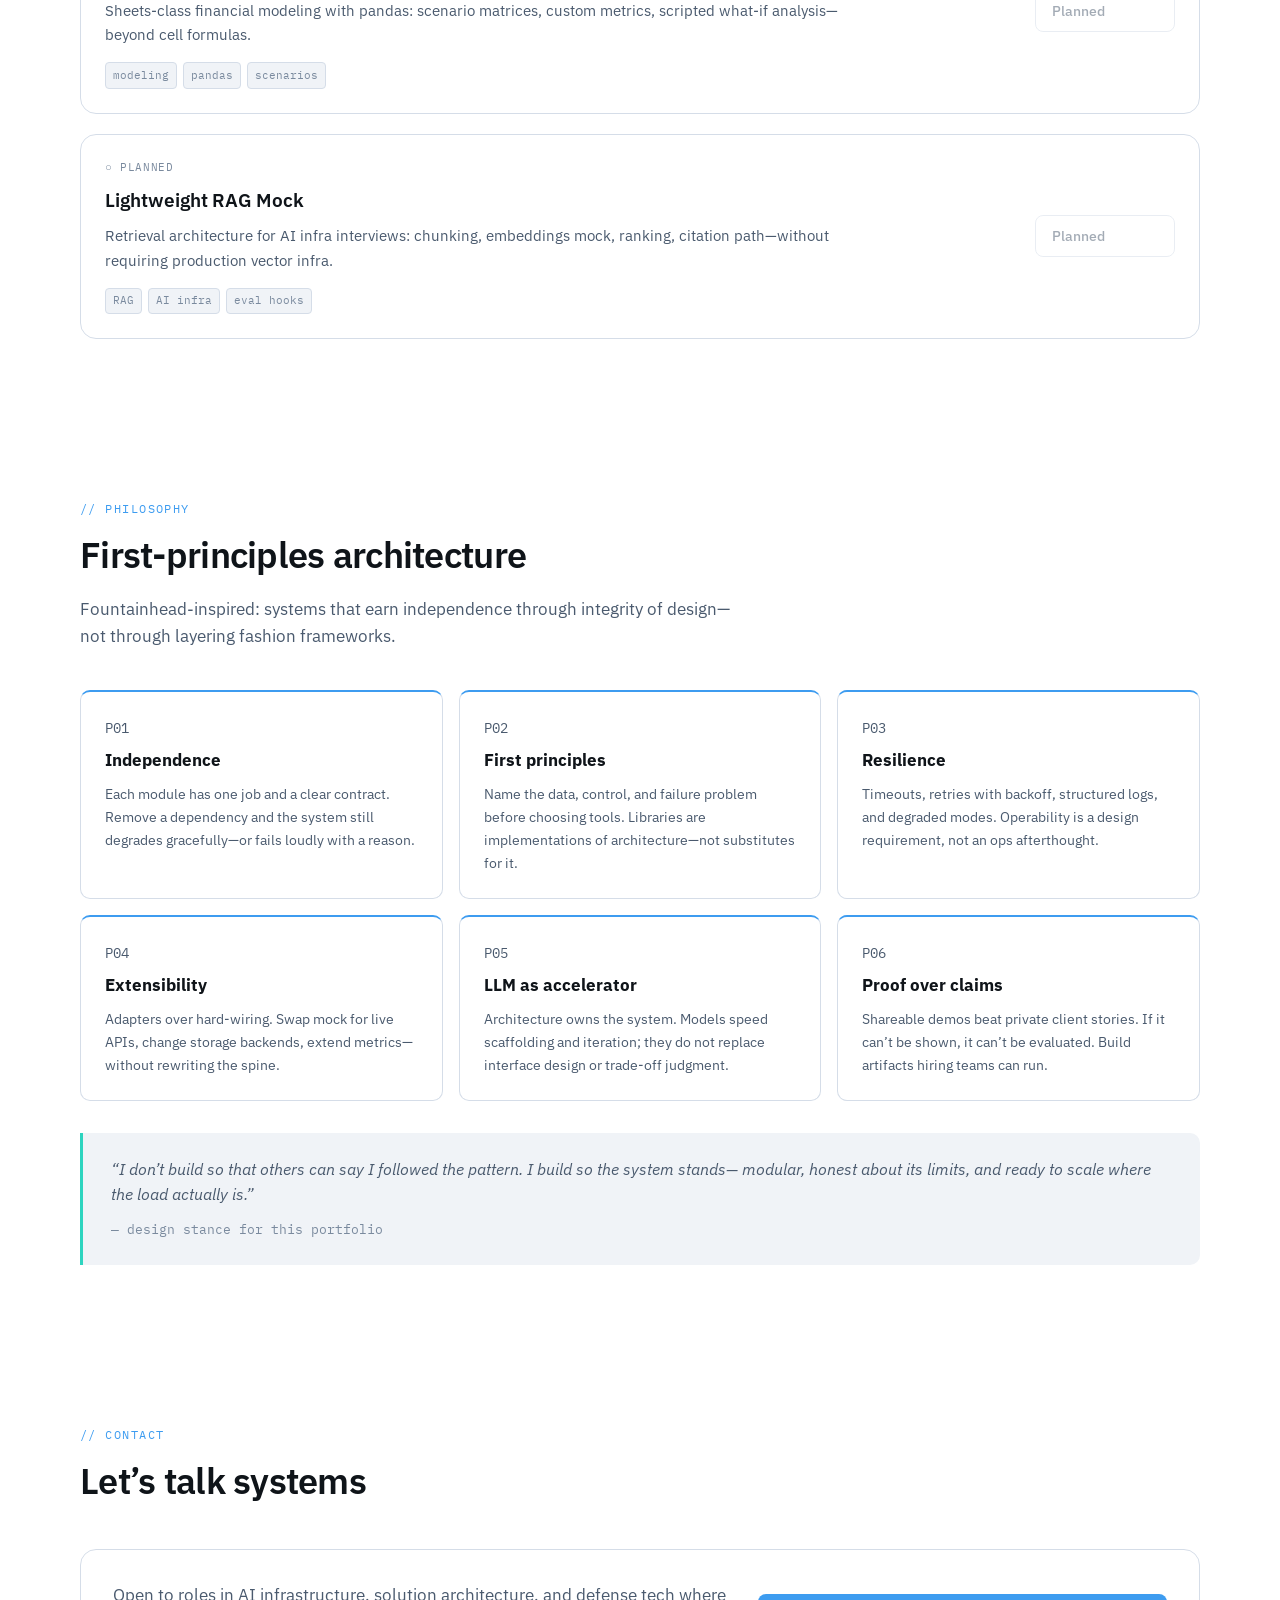
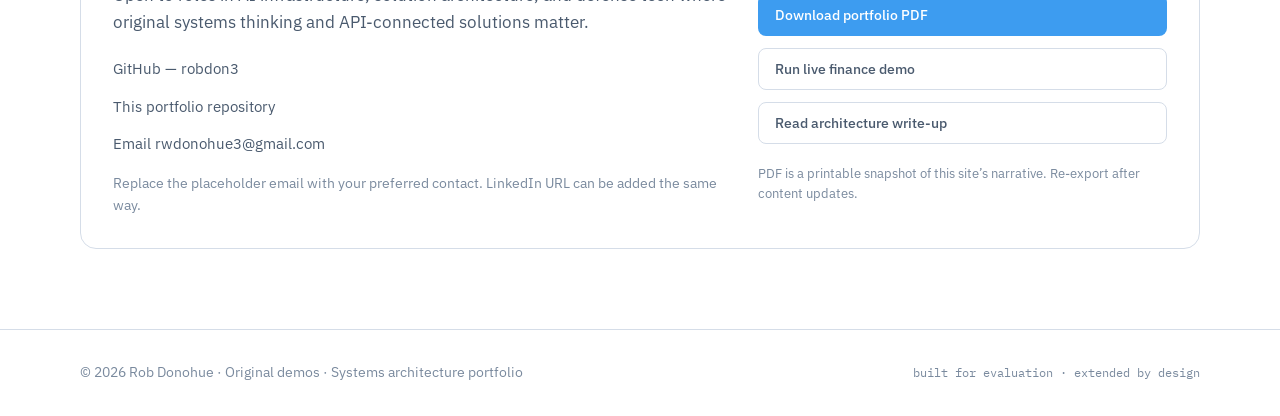
==== commit dca29181: "Update contact email and description in index.html" ====
--- a/index.html
+++ b/index.html
@@ -423,7 +423,7 @@
           <div>
             <p class="section-lead" style="margin:0">
               Open to roles in AI infrastructure, solution architecture, and defense tech
-              where original systems thinking and API-connected Python matter.
+              where original systems thinking and API-connected solutions matter.
             </p>
             <ul class="contact-list">
               <li>
@@ -437,8 +437,8 @@
                 </a>
               </li>
               <li>
-                <a href="mailto:hello@example.com" id="contact-email">
-                  Email — update in index.html
+                <a href="mailto:rwdonohue3@gmail.com" id="contact-email">
+                  Email rwdonohue3@gmail.com
                 </a>
               </li>
             </ul>
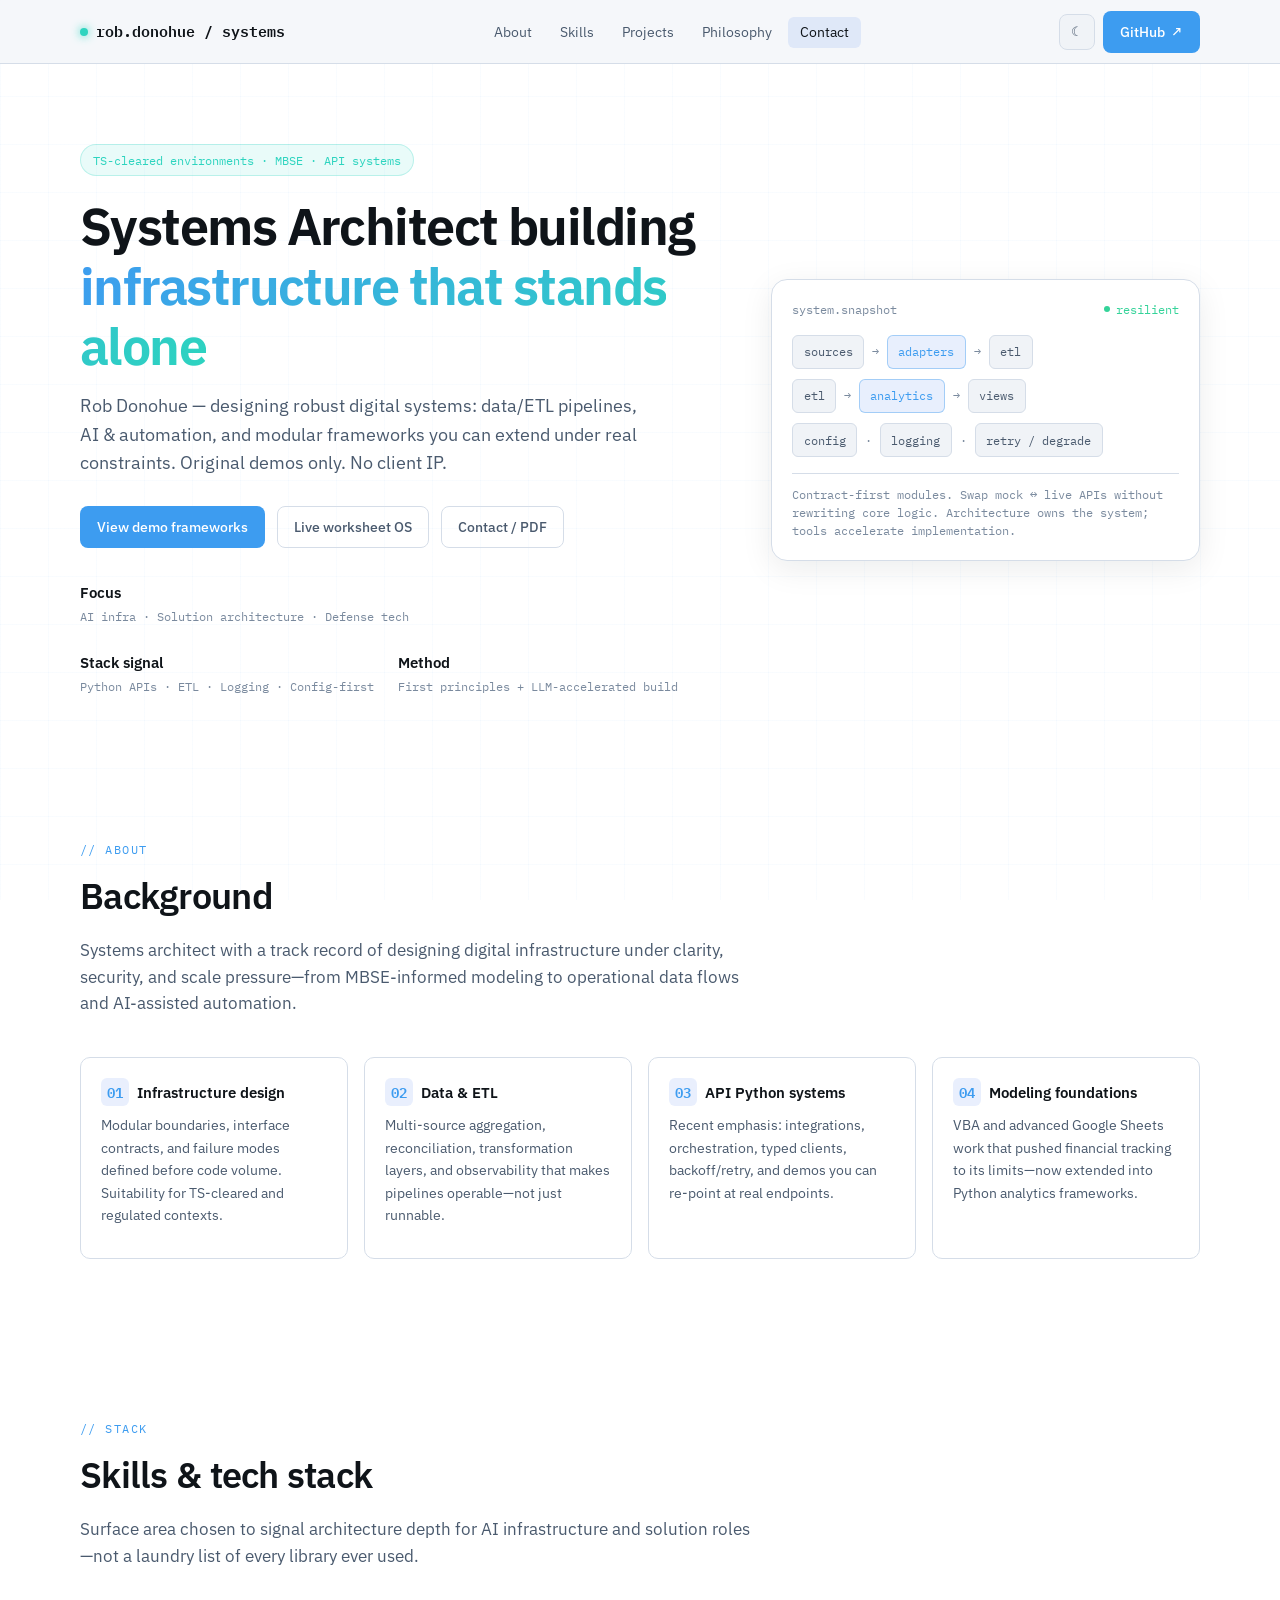
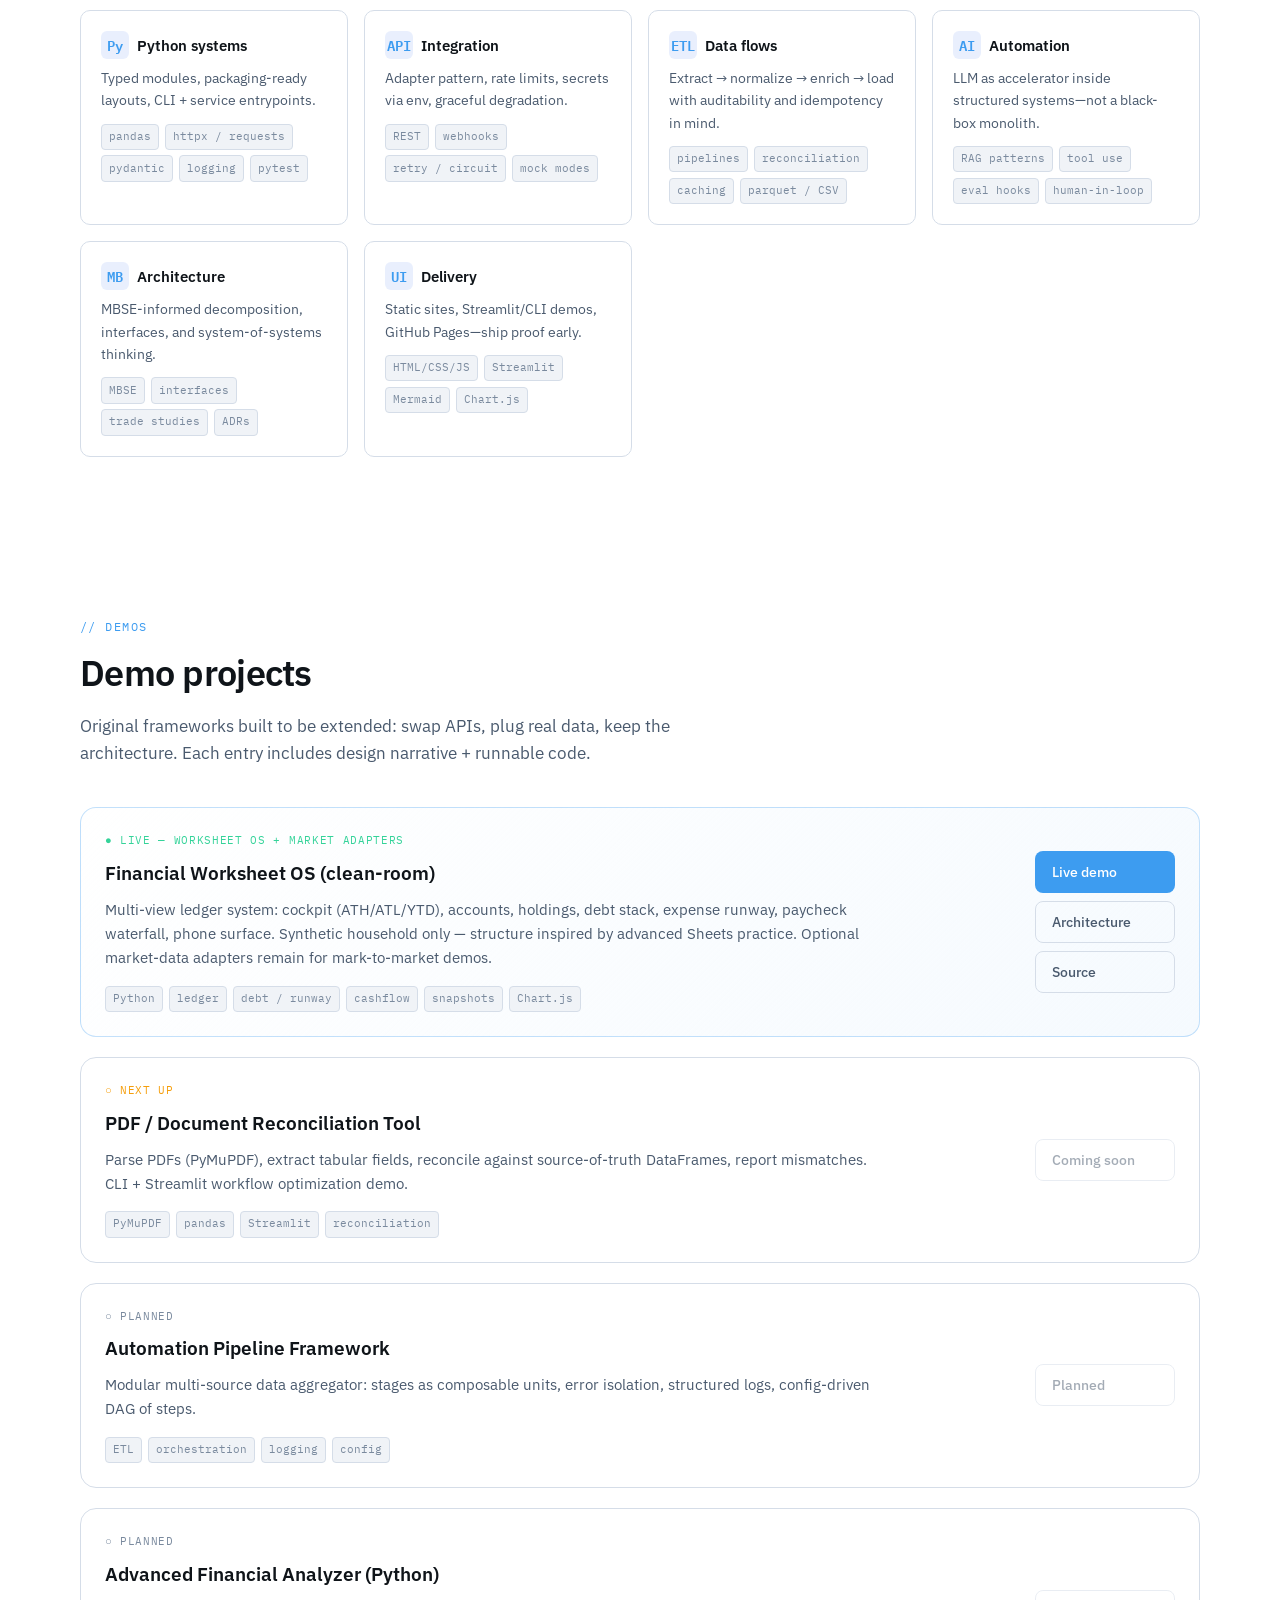
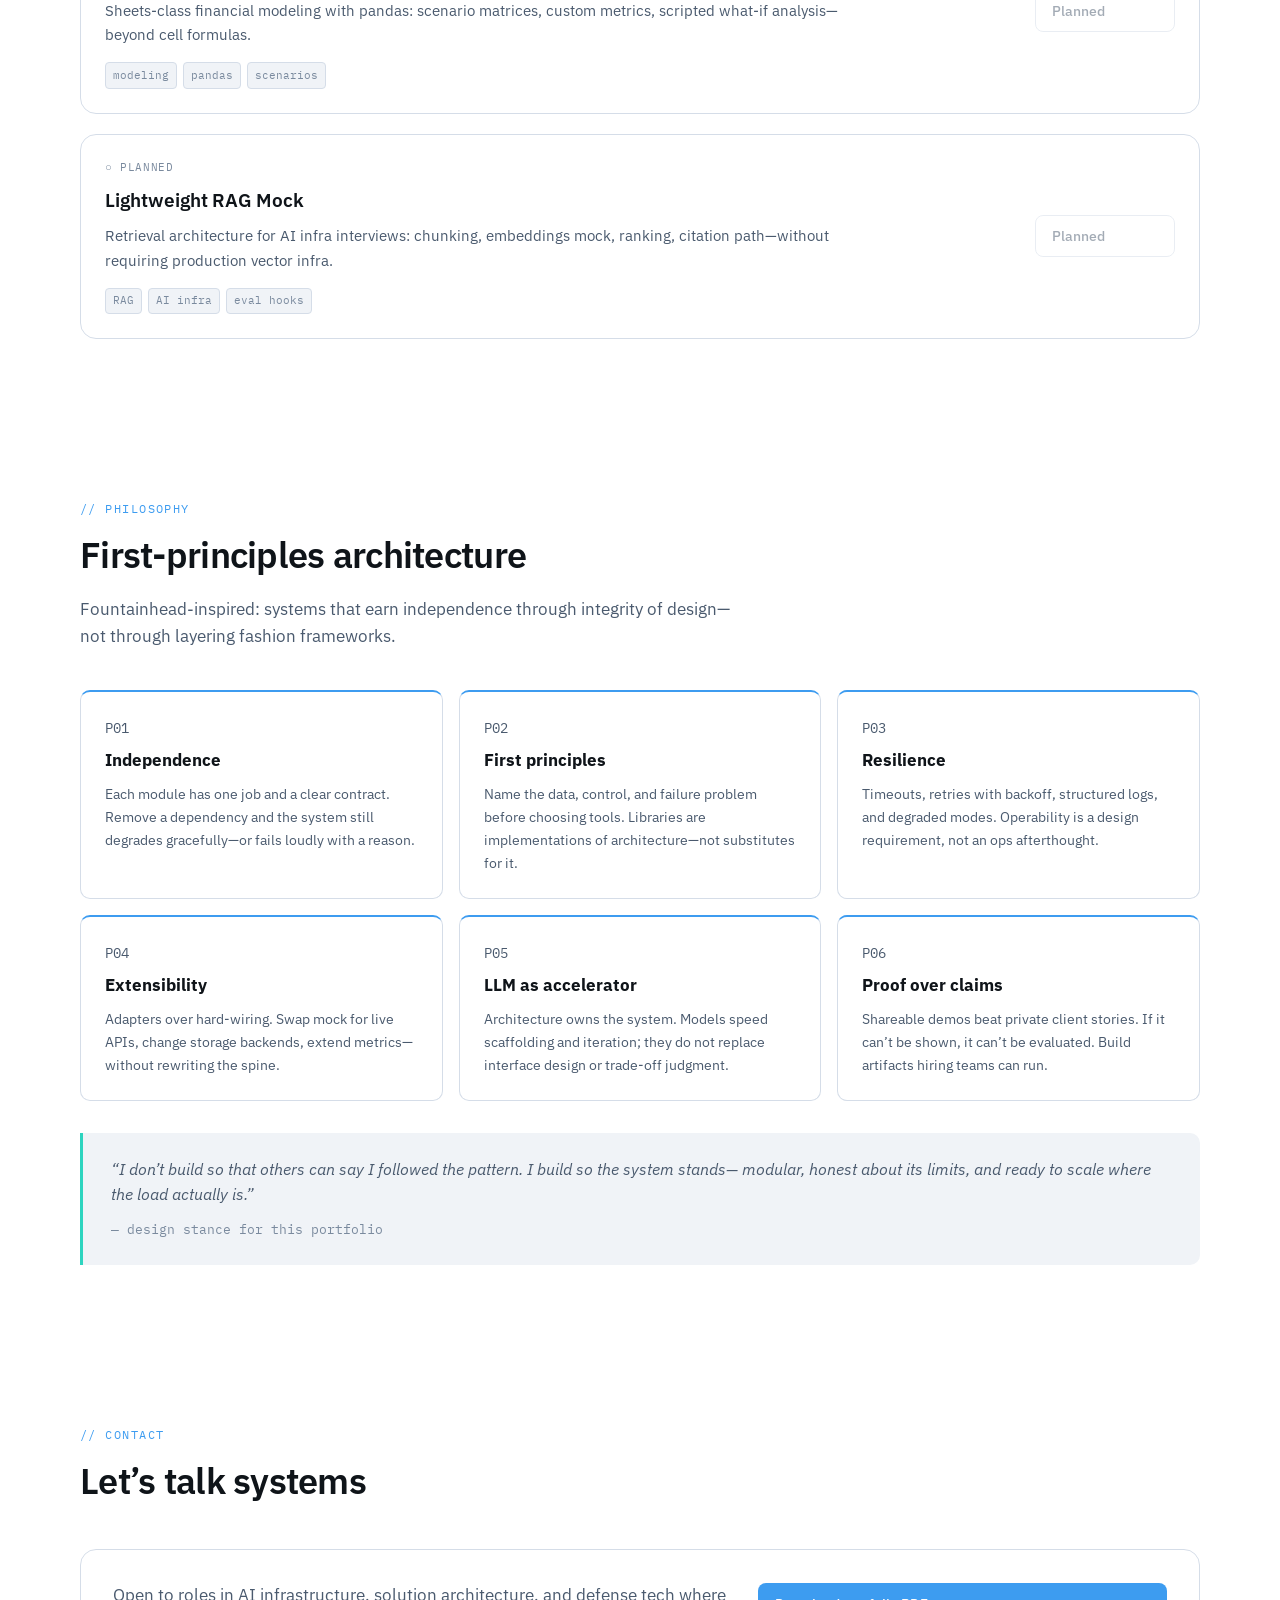
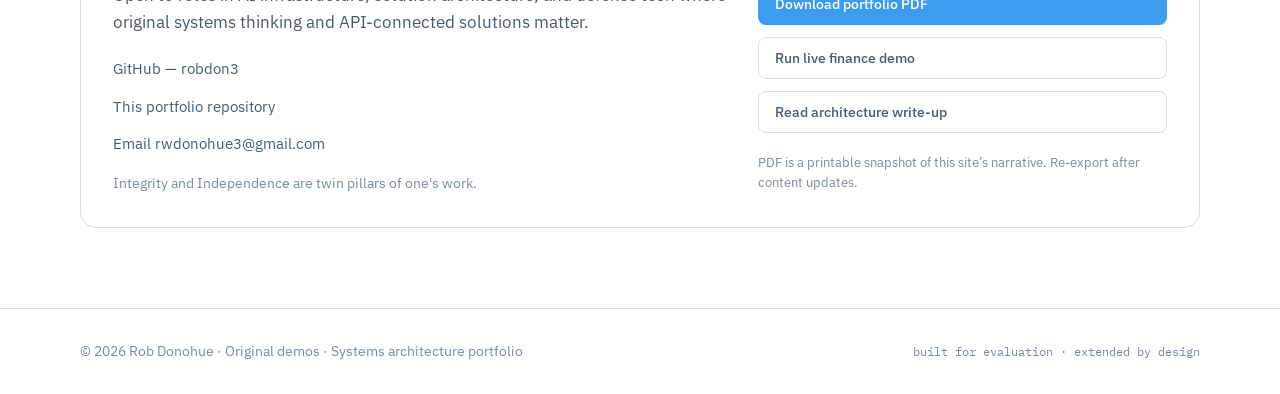
==== commit 3b11668d: "Change placeholder email text to new message Updated the contact information placeholder text." ====
--- a/index.html
+++ b/index.html
@@ -443,7 +443,7 @@
               </li>
             </ul>
             <p style="margin-top:1rem;font-size:0.85rem;color:var(--text-dim)">
-              Replace the placeholder email with your preferred contact. LinkedIn URL can be added the same way.
+              Integrity and Independence are twin pillars of one's work.
             </p>
           </div>
           <div class="contact-actions">
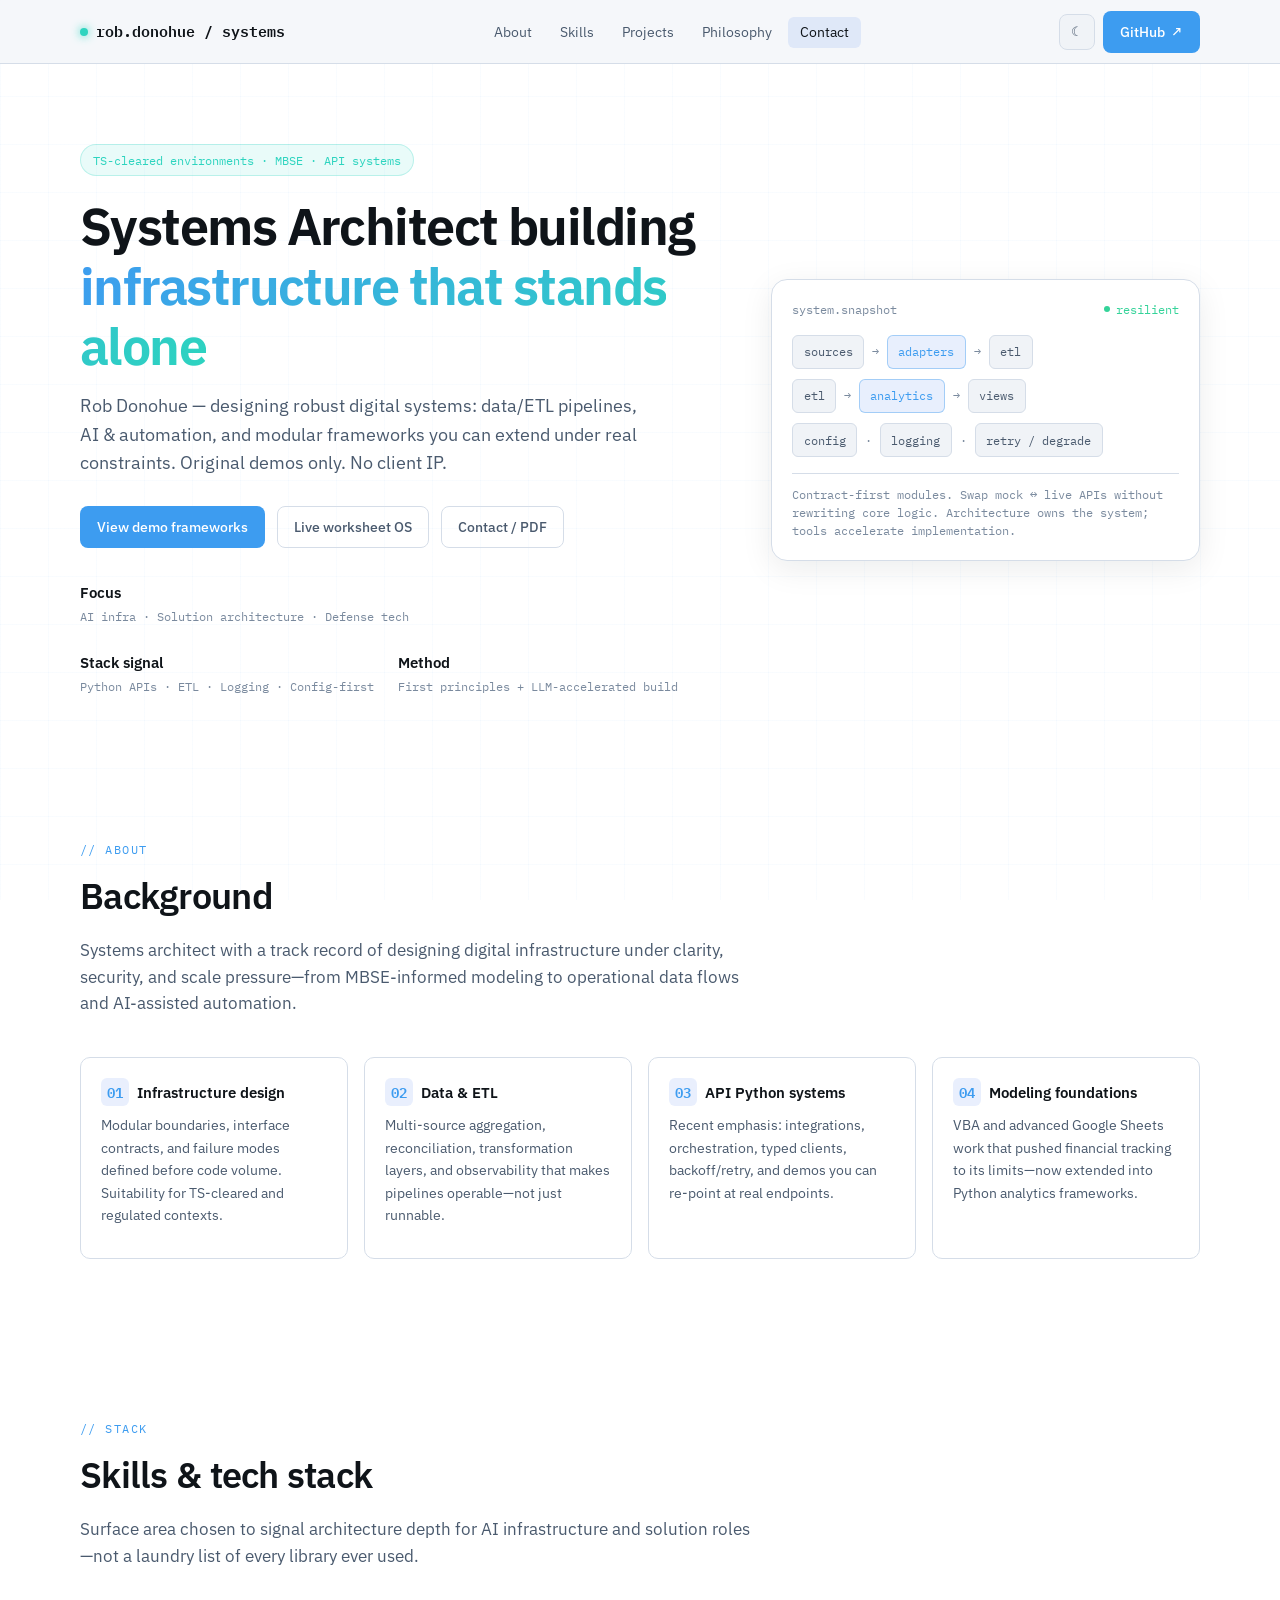
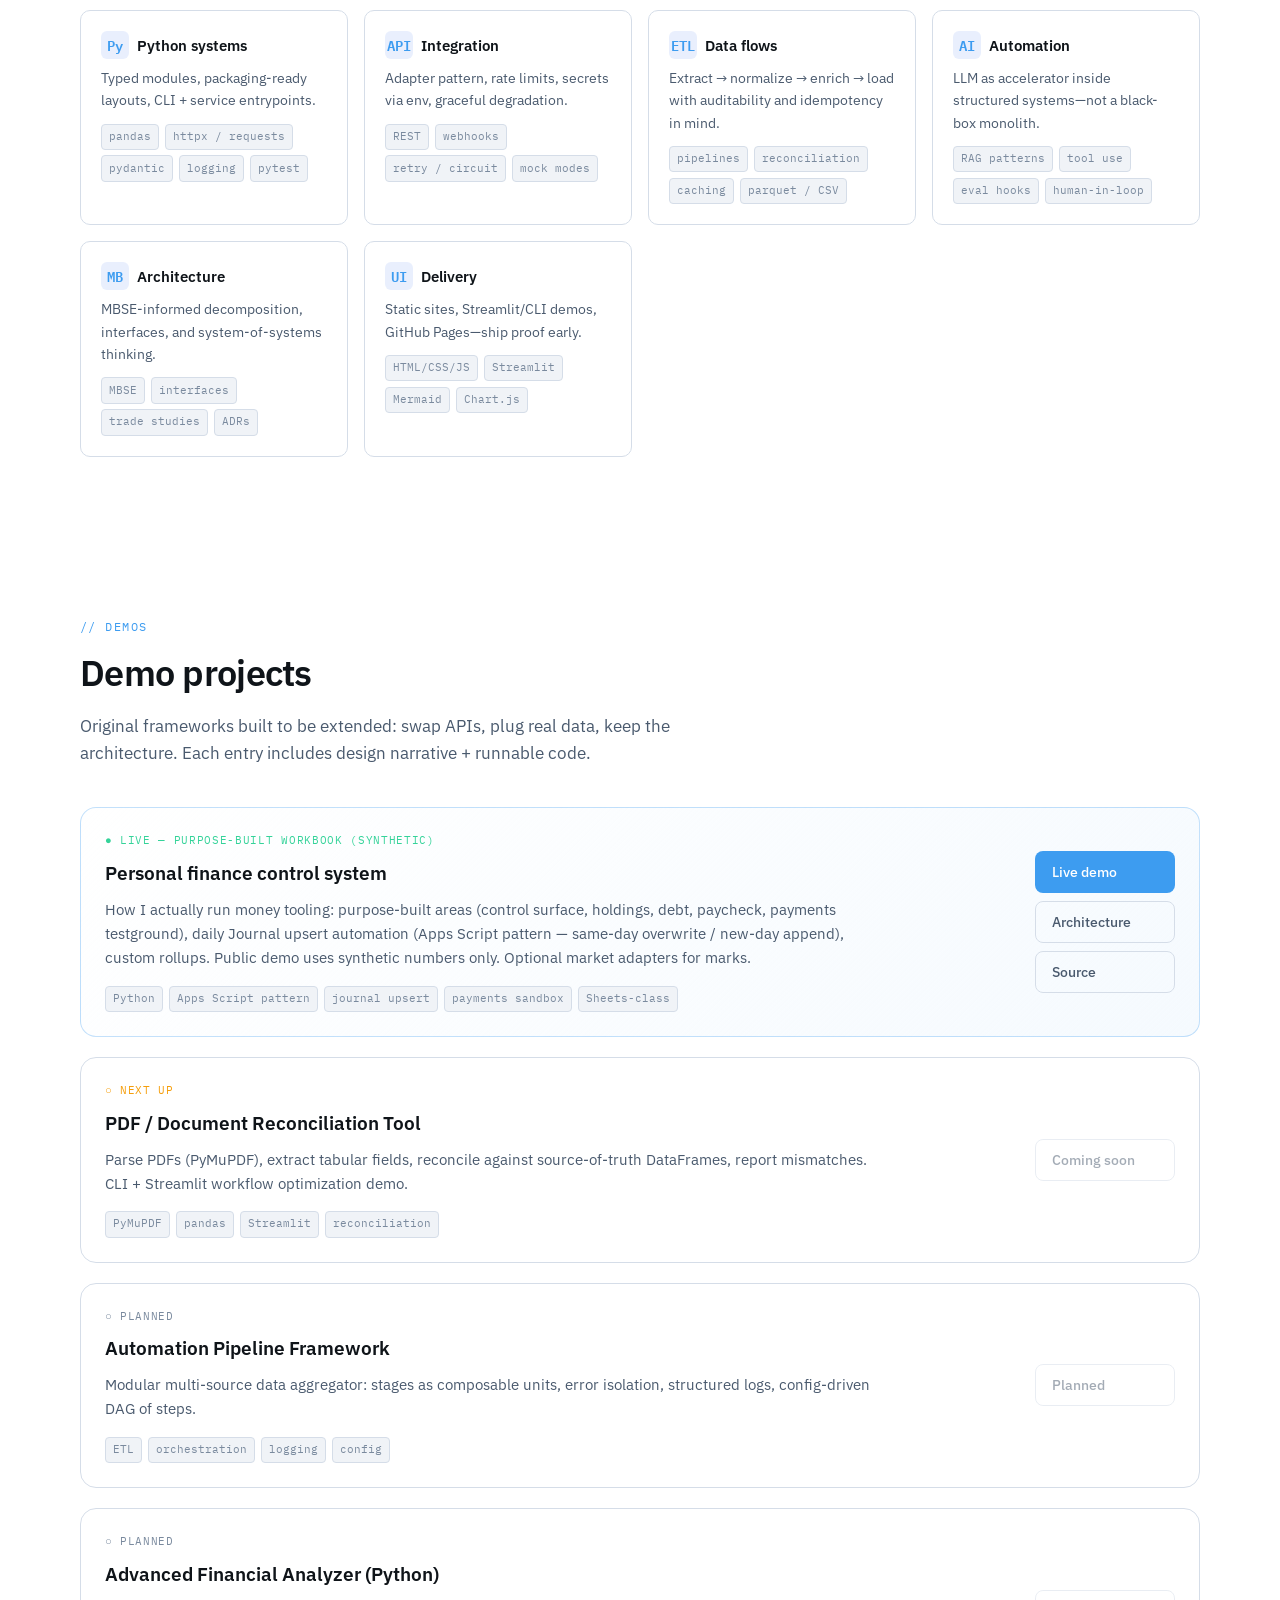
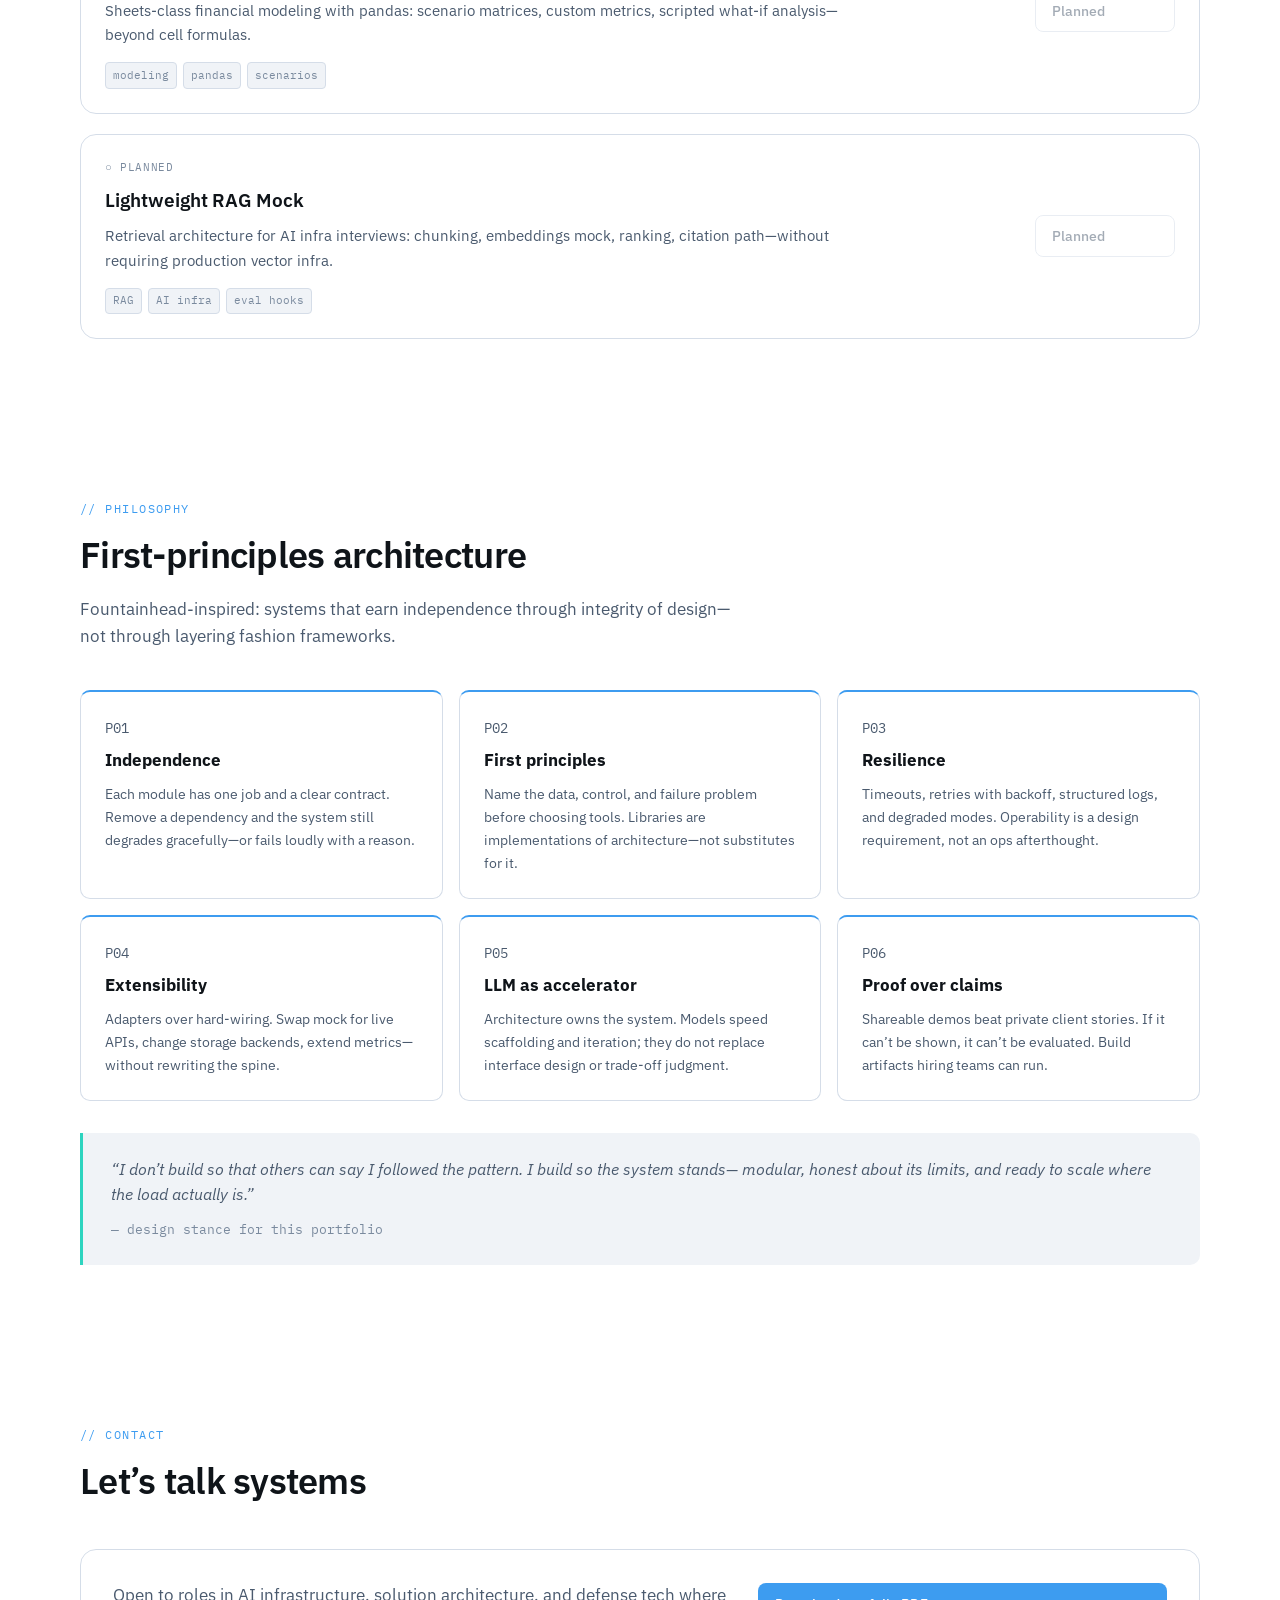
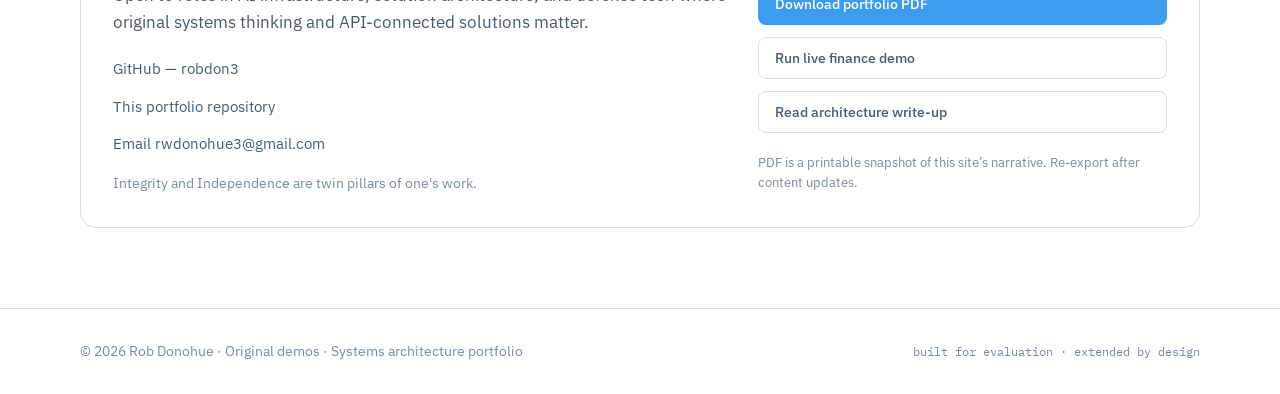
==== commit d6a5d3da: "Reframe finance demo as purpose-built workbook with Journal + payments Match real method: areas with" ====
--- a/index.html
+++ b/index.html
@@ -252,24 +252,23 @@
         <div class="projects-grid">
           <article class="project-card featured">
             <div>
-              <p class="project-status live">● Live — Worksheet OS + market adapters</p>
+              <p class="project-status live">● Live — purpose-built workbook (synthetic)</p>
               <h3>
-                <a href="projects/finance-dashboard.html">Financial Worksheet OS (clean-room)</a>
+                <a href="projects/finance-dashboard.html">Personal finance control system</a>
               </h3>
               <p class="project-desc">
-                Multi-view ledger system: cockpit (ATH/ATL/YTD), accounts, holdings,
-                debt stack, expense runway, paycheck waterfall, phone surface.
-                Synthetic household only — structure inspired by advanced Sheets practice.
-                Optional market-data adapters remain for mark-to-market demos.
+                How I actually run money tooling: purpose-built areas (control surface, holdings,
+                debt, paycheck, payments testground), daily Journal upsert automation
+                (Apps Script pattern — same-day overwrite / new-day append), custom rollups.
+                Public demo uses synthetic numbers only. Optional market adapters for marks.
               </p>
               <div class="project-meta">
                 <div class="tags">
                   <span class="tag">Python</span>
-                  <span class="tag">ledger</span>
-                  <span class="tag">debt / runway</span>
-                  <span class="tag">cashflow</span>
-                  <span class="tag">snapshots</span>
-                  <span class="tag">Chart.js</span>
+                  <span class="tag">Apps Script pattern</span>
+                  <span class="tag">journal upsert</span>
+                  <span class="tag">payments sandbox</span>
+                  <span class="tag">Sheets-class</span>
                 </div>
               </div>
             </div>
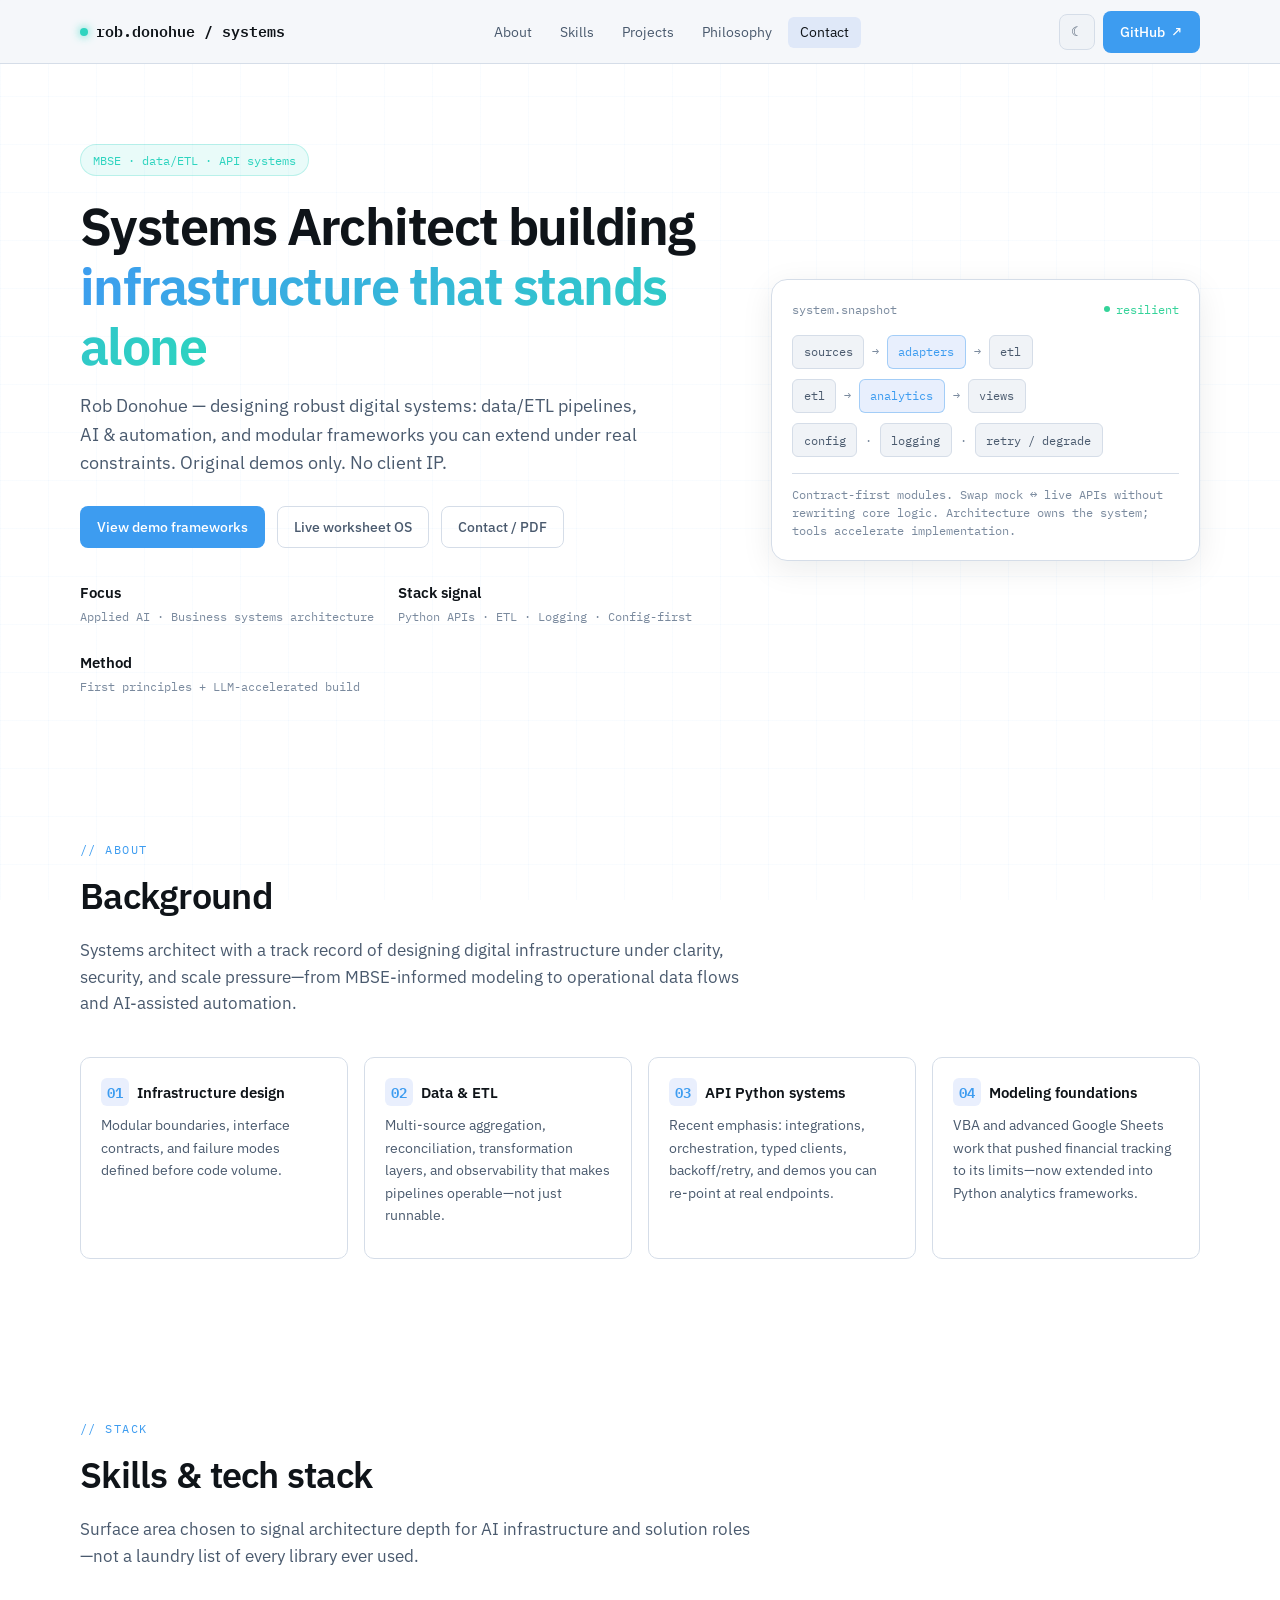
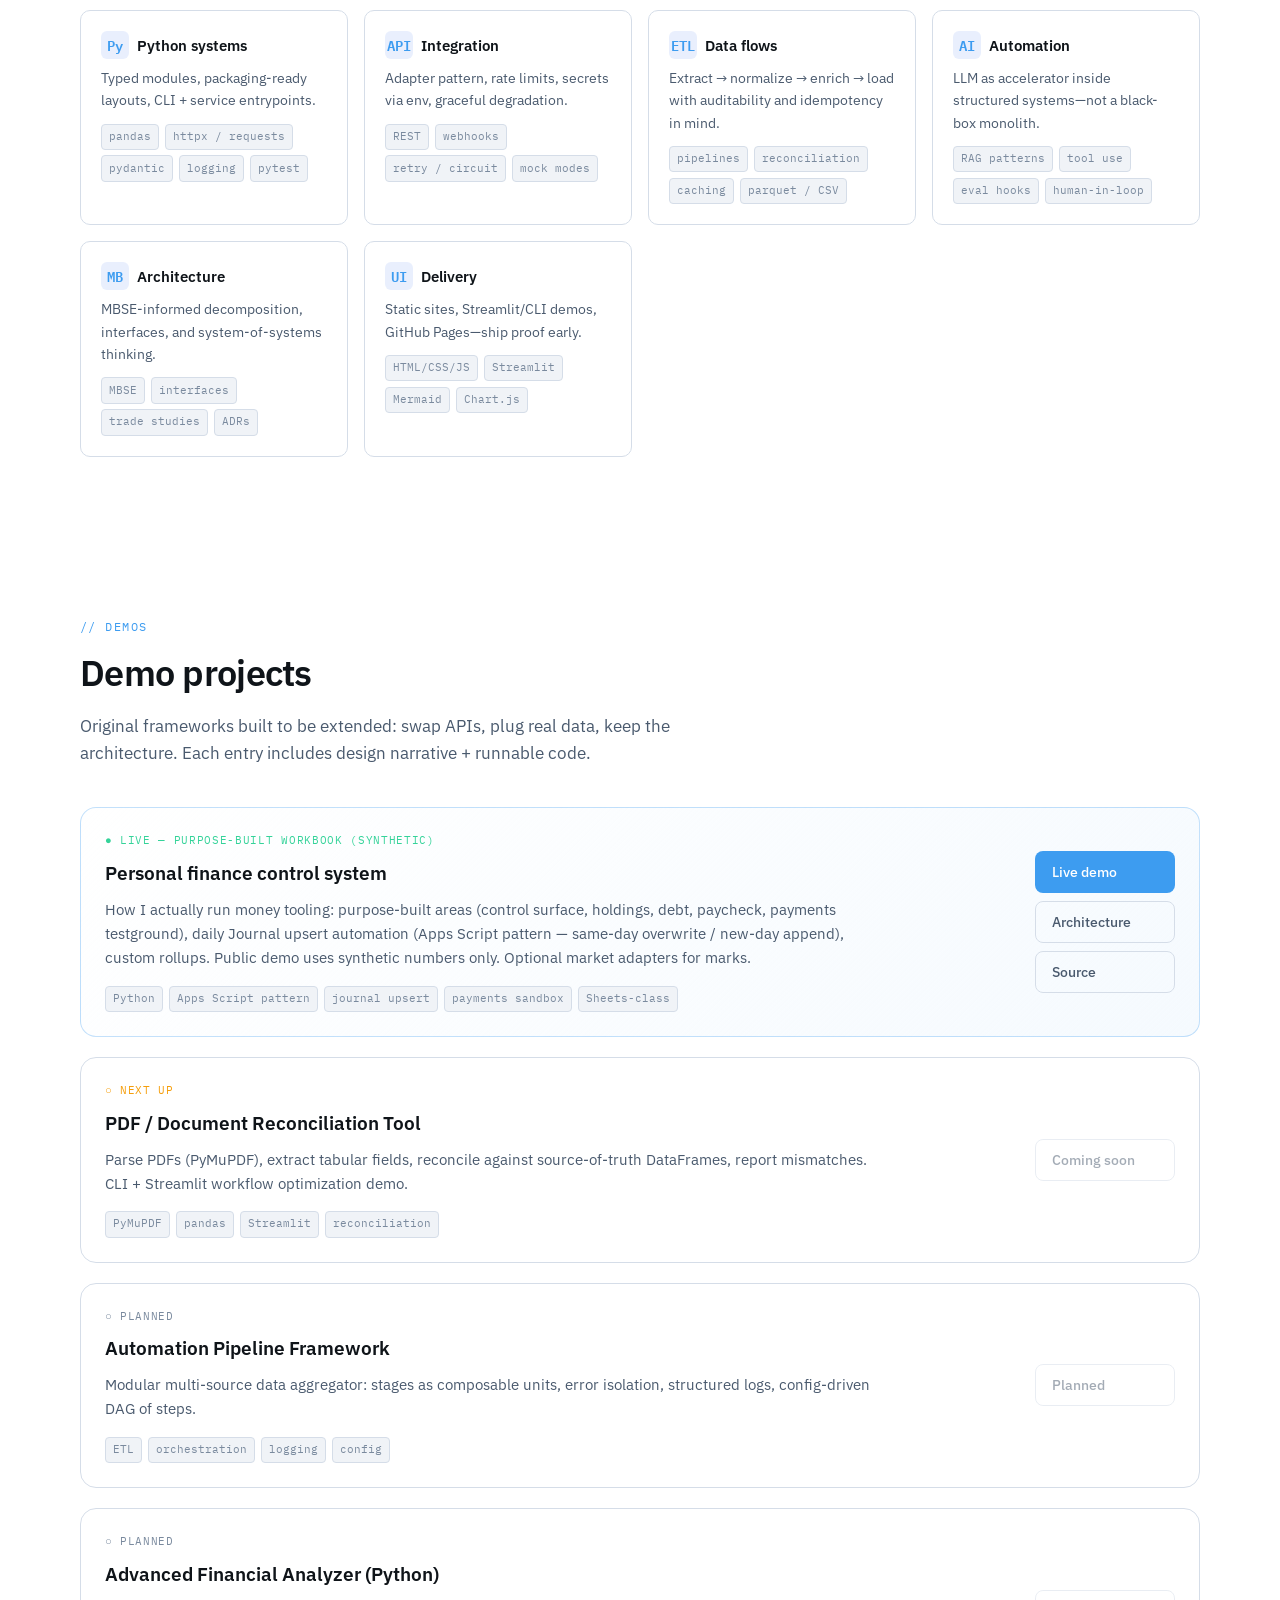
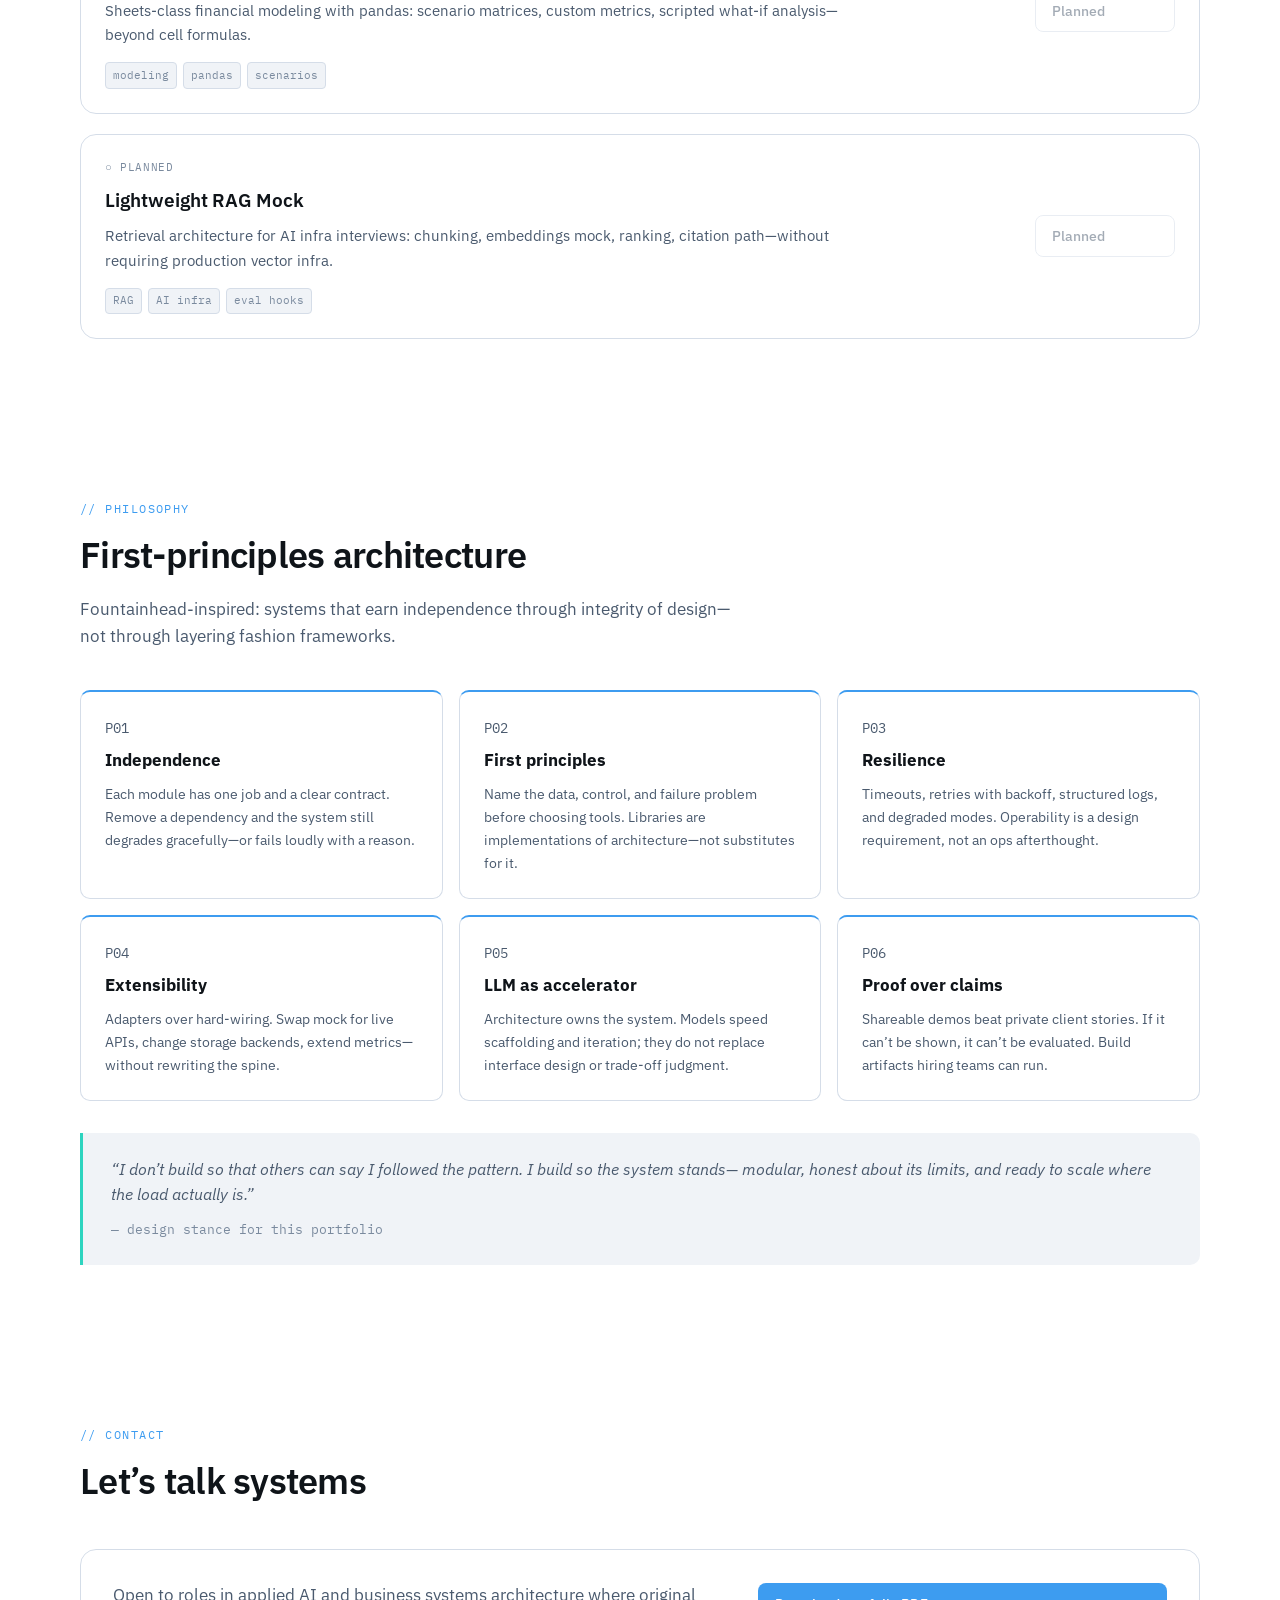
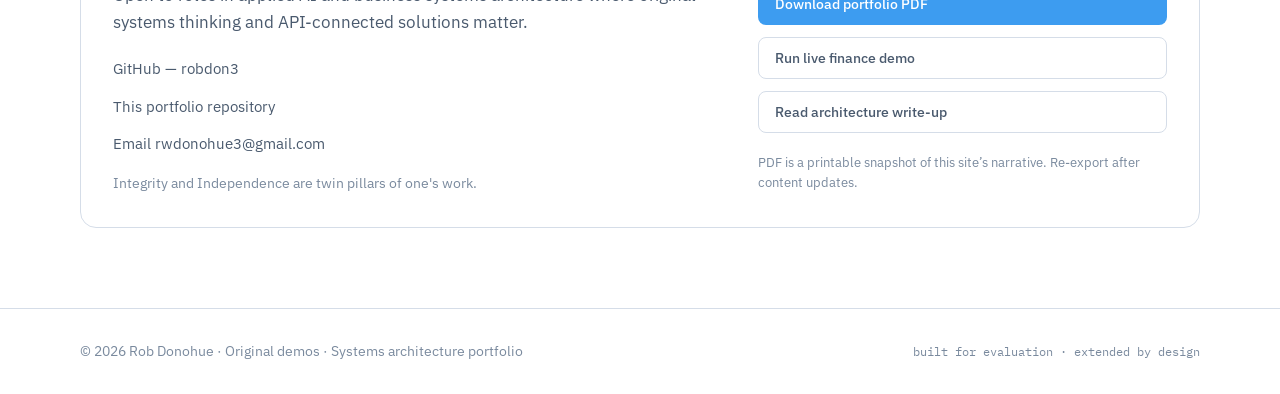
==== commit 68c365da: "Align recruiter-facing copy with the portfolio as built. Replace the README with the reviewed draft," ====
--- a/index.html
+++ b/index.html
@@ -4,7 +4,7 @@
   <meta charset="UTF-8" />
   <meta name="viewport" content="width=device-width, initial-scale=1" />
   <title>Rob Donohue — Systems Architect | Demo Portfolio</title>
-  <meta name="description" content="Systems architecture portfolio: original API-connected Python demos for AI infra, solution architecture, and defense tech. Modular, scalable, first-principles design." />
+  <meta name="description" content="Systems architecture portfolio: original API-connected Python demos for applied AI and business systems architecture. Modular, scalable, first-principles design." />
   <meta name="author" content="Rob Donohue" />
   <meta name="keywords" content="systems architect, MBSE, ETL, Python, API integration, AI infrastructure, portfolio" />
   <meta property="og:title" content="Rob Donohue — Systems Architect Portfolio" />
@@ -51,7 +51,7 @@
       <div class="container hero-grid">
         <div>
           <div class="hero-badge">
-            <span>TS-cleared environments · MBSE · API systems</span>
+            <span>MBSE · data/ETL · API systems</span>
           </div>
           <h1>
             Systems Architect building<br />
@@ -70,7 +70,7 @@
           <div class="hero-meta">
             <div>
               <strong>Focus</strong>
-              AI infra · Solution architecture · Defense tech
+              Applied AI · Business systems architecture
             </div>
             <div>
               <strong>Stack signal</strong>
@@ -133,7 +133,7 @@
             <h3><span class="skill-icon">01</span> Infrastructure design</h3>
             <p>
               Modular boundaries, interface contracts, and failure modes defined
-              before code volume. Suitability for TS-cleared and regulated contexts.
+              before code volume.
             </p>
           </article>
           <article class="skill-card">
@@ -421,7 +421,7 @@
         <div class="contact-panel">
           <div>
             <p class="section-lead" style="margin:0">
-              Open to roles in AI infrastructure, solution architecture, and defense tech
+              Open to roles in applied AI and business systems architecture
               where original systems thinking and API-connected solutions matter.
             </p>
             <ul class="contact-list">
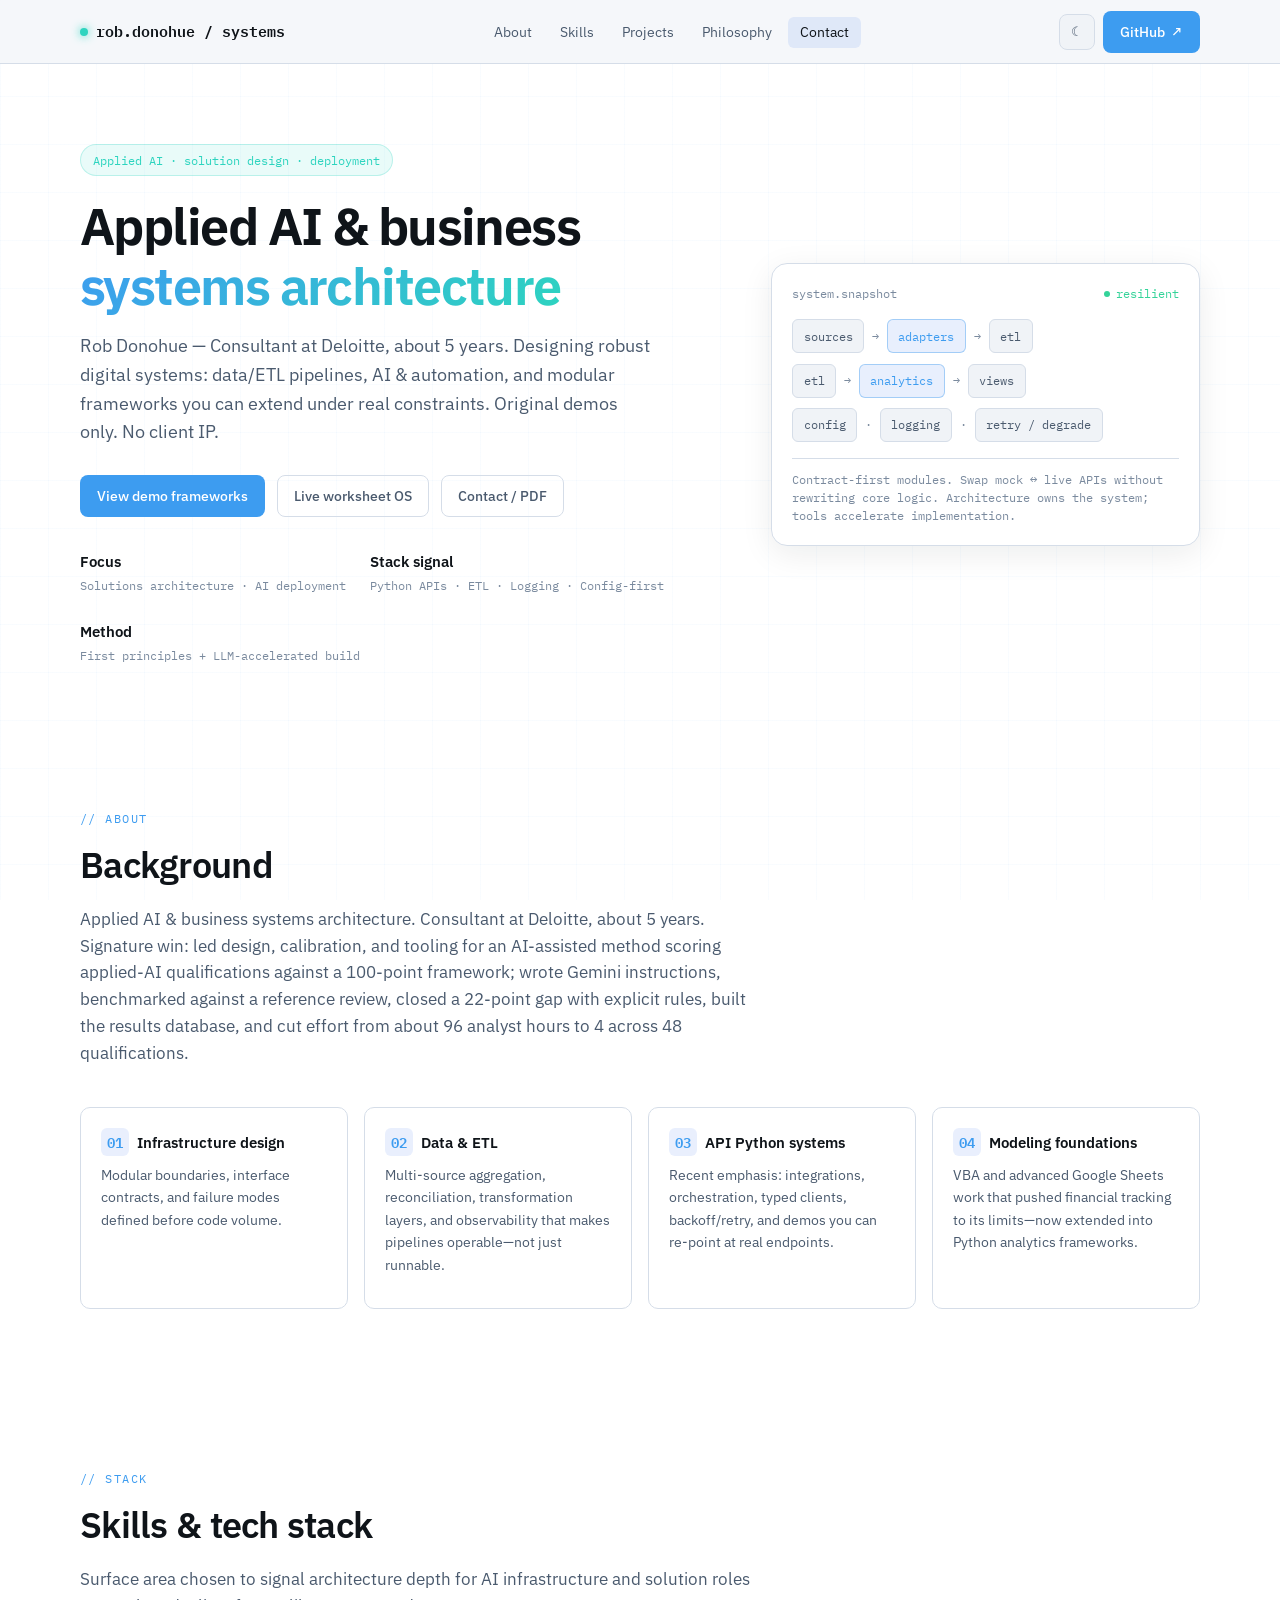
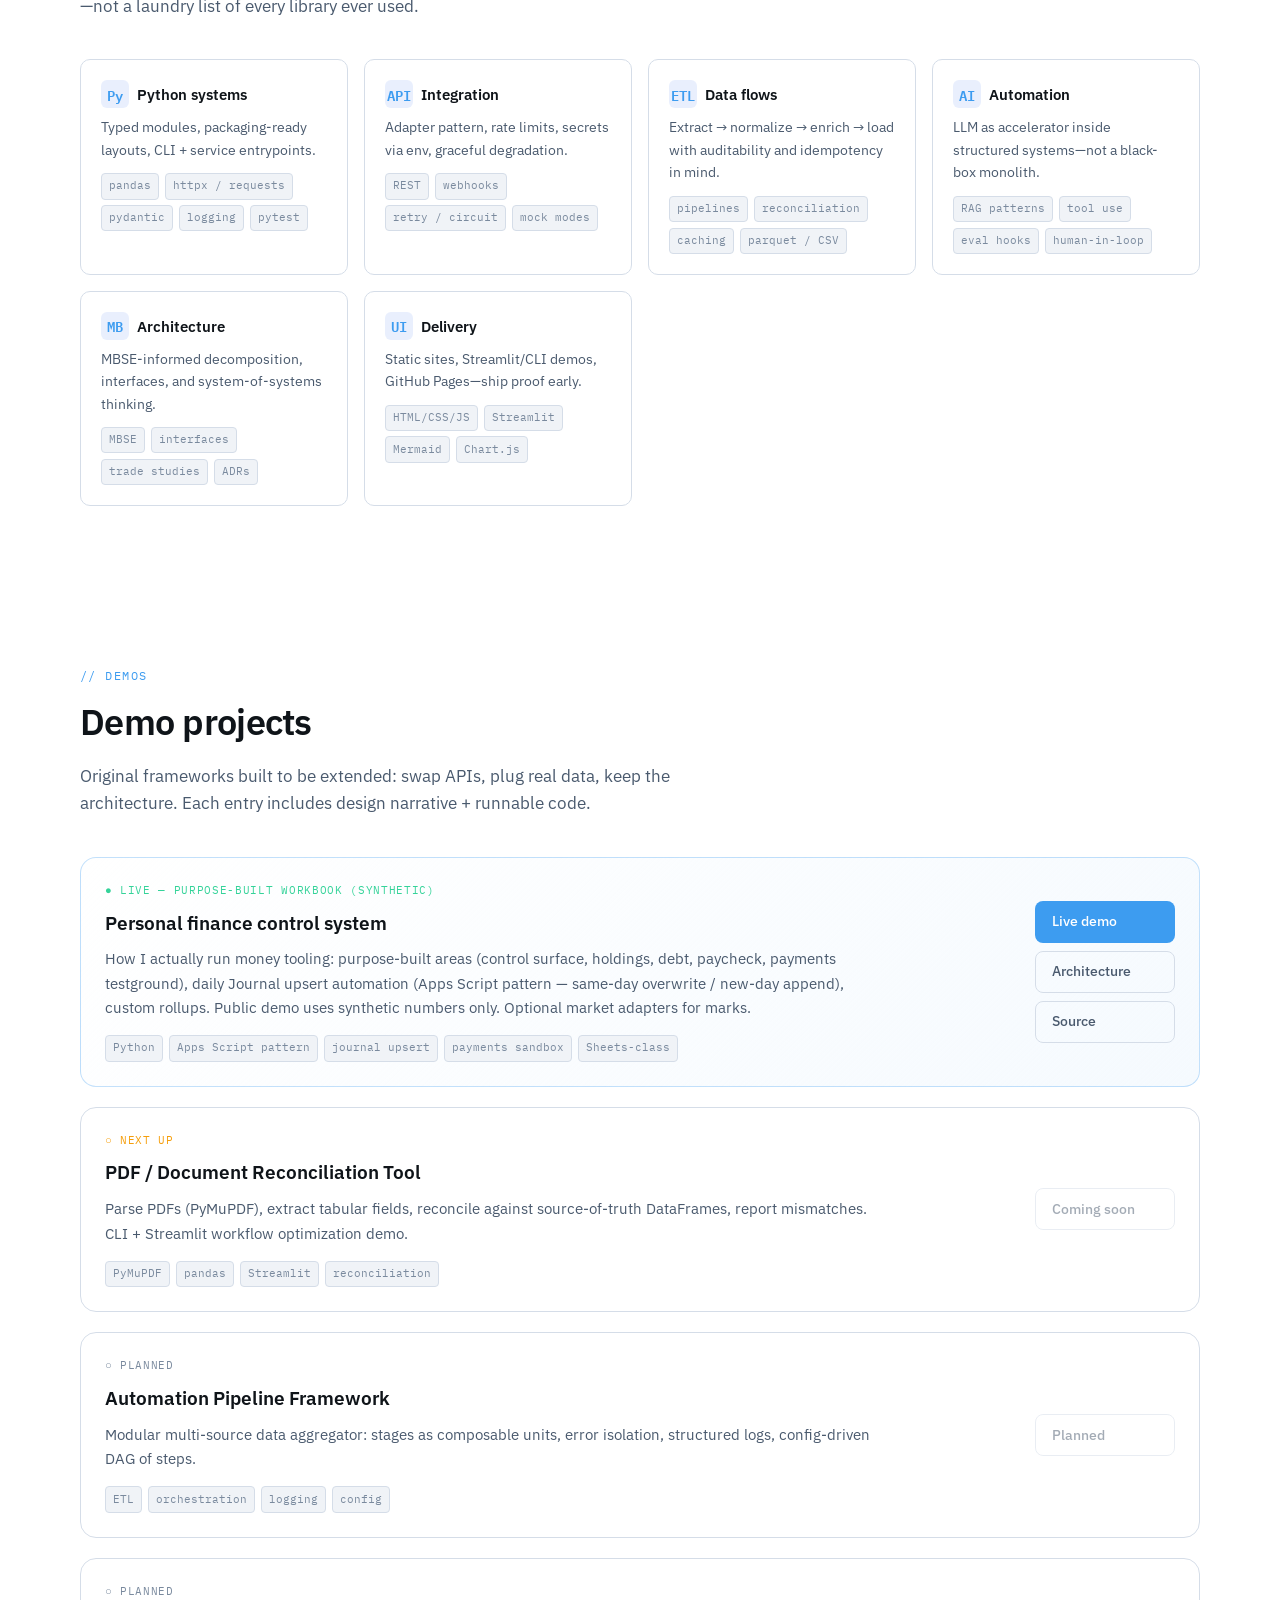
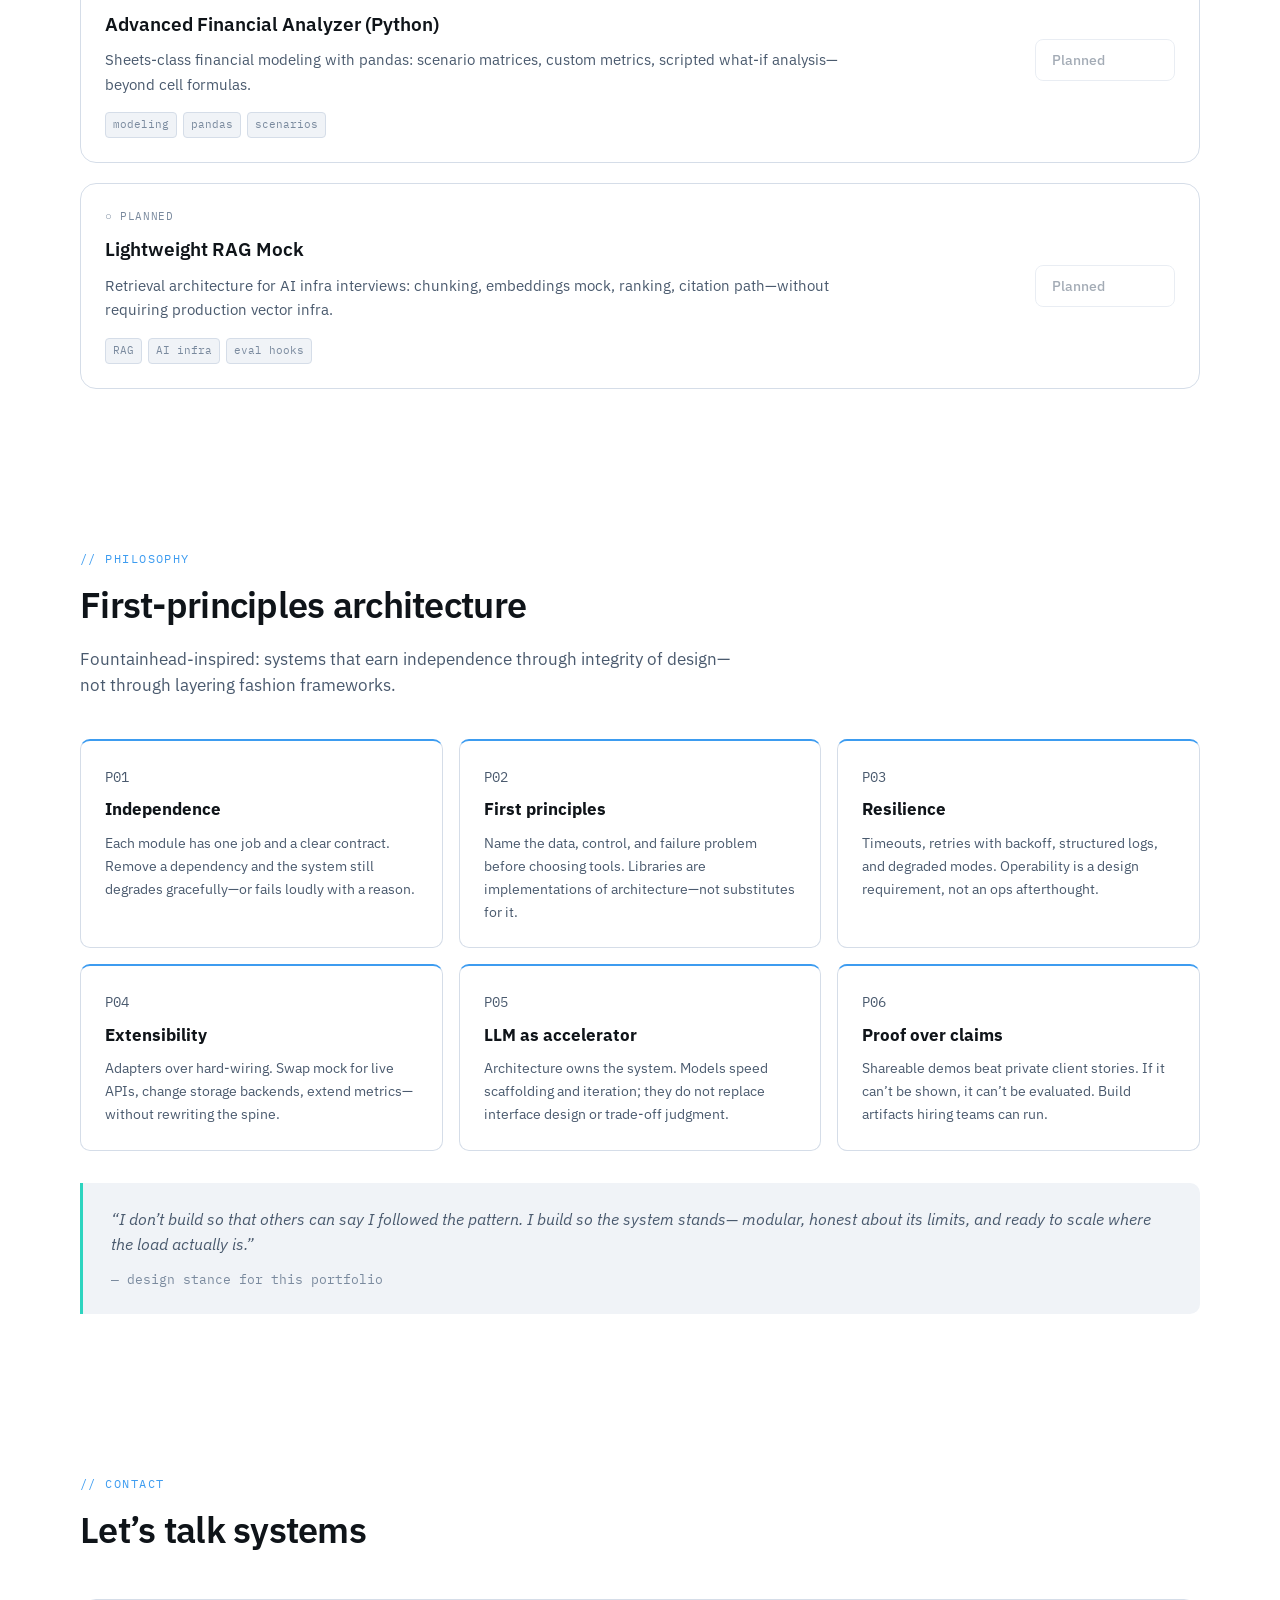
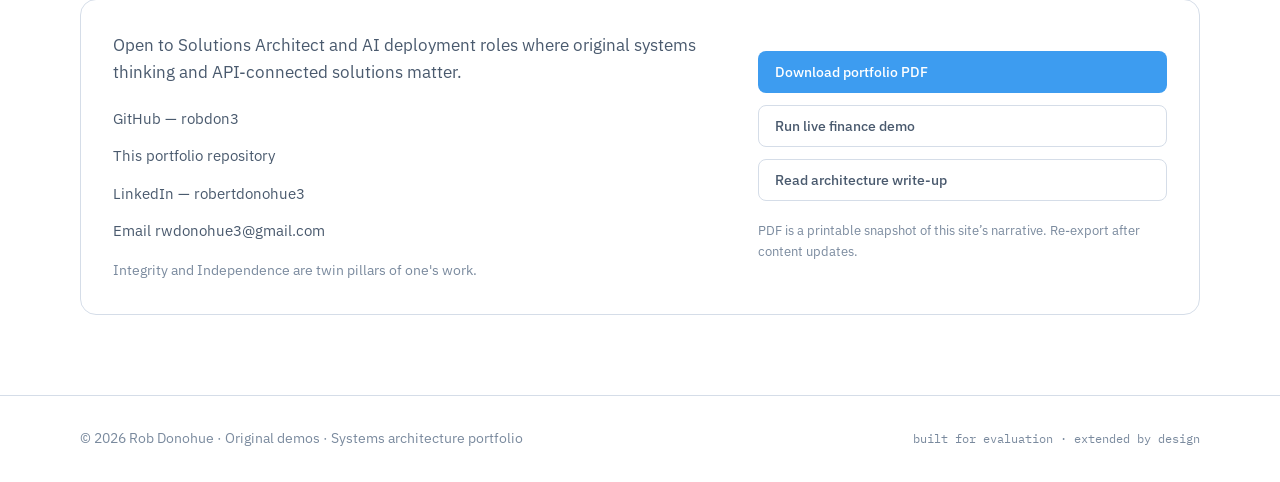
==== commit 81a56202: "Align portfolio identity with applied AI and Deloitte consulting. Replace the Systems Architect hero" ====
--- a/index.html
+++ b/index.html
@@ -3,12 +3,12 @@
 <head>
   <meta charset="UTF-8" />
   <meta name="viewport" content="width=device-width, initial-scale=1" />
-  <title>Rob Donohue — Systems Architect | Demo Portfolio</title>
-  <meta name="description" content="Systems architecture portfolio: original API-connected Python demos for applied AI and business systems architecture. Modular, scalable, first-principles design." />
+  <title>Rob Donohue — Applied AI &amp; Business Systems Architecture | Demo Portfolio</title>
+  <meta name="description" content="Applied AI and business systems architecture portfolio: original API-connected Python demos for Solutions Architect and AI deployment roles. Modular, scalable, first-principles design." />
   <meta name="author" content="Rob Donohue" />
-  <meta name="keywords" content="systems architect, MBSE, ETL, Python, API integration, AI infrastructure, portfolio" />
-  <meta property="og:title" content="Rob Donohue — Systems Architect Portfolio" />
-  <meta property="og:description" content="Original demo frameworks for AI infra and solution architecture roles." />
+  <meta name="keywords" content="systems architect, ETL, Python, API integration, AI infrastructure, portfolio" />
+  <meta property="og:title" content="Rob Donohue — Applied AI &amp; Business Systems Architecture" />
+  <meta property="og:description" content="Original demo frameworks for Solutions Architect and AI deployment roles." />
   <meta property="og:type" content="website" />
   <meta name="theme-color" content="#0a0e14" />
   <link rel="canonical" href="https://robdon3.github.io/rob-donohue-portfolio/" />
@@ -51,14 +51,14 @@
       <div class="container hero-grid">
         <div>
           <div class="hero-badge">
-            <span>MBSE · data/ETL · API systems</span>
+            <span>Applied AI · solution design · deployment</span>
           </div>
           <h1>
-            Systems Architect building<br />
-            <span>infrastructure that stands alone</span>
+            Applied AI &amp; business<br />
+            <span>systems architecture</span>
           </h1>
           <p class="hero-lead">
-            Rob Donohue — designing robust digital systems: data/ETL pipelines,
+            Rob Donohue — Consultant at Deloitte, about 5 years. Designing robust digital systems: data/ETL pipelines,
             AI &amp; automation, and modular frameworks you can extend under real constraints.
             Original demos only. No client IP.
           </p>
@@ -70,7 +70,7 @@
           <div class="hero-meta">
             <div>
               <strong>Focus</strong>
-              Applied AI · Business systems architecture
+              Solutions architecture · AI deployment
             </div>
             <div>
               <strong>Stack signal</strong>
@@ -123,9 +123,8 @@
           <p class="section-label">// about</p>
           <h2 class="section-title">Background</h2>
           <p class="section-lead">
-            Systems architect with a track record of designing digital infrastructure
-            under clarity, security, and scale pressure—from MBSE-informed modeling
-            to operational data flows and AI-assisted automation.
+            Applied AI &amp; business systems architecture. Consultant at Deloitte, about 5 years.
+            Signature win: led design, calibration, and tooling for an AI-assisted method scoring applied-AI qualifications against a 100-point framework; wrote Gemini instructions, benchmarked against a reference review, closed a 22-point gap with explicit rules, built the results database, and cut effort from about 96 analyst hours to 4 across 48 qualifications.
           </p>
         </div>
         <div class="skills-grid">
@@ -421,7 +420,7 @@
         <div class="contact-panel">
           <div>
             <p class="section-lead" style="margin:0">
-              Open to roles in applied AI and business systems architecture
+              Open to Solutions Architect and AI deployment roles
               where original systems thinking and API-connected solutions matter.
             </p>
             <ul class="contact-list">
@@ -436,6 +435,11 @@
                 </a>
               </li>
               <li>
+                <a href="https://www.linkedin.com/in/robertdonohue3/" target="_blank" rel="noopener">
+                  LinkedIn — robertdonohue3
+                </a>
+              </li>
+              <li>
                 <a href="mailto:rwdonohue3@gmail.com" id="contact-email">
                   Email rwdonohue3@gmail.com
                 </a>
